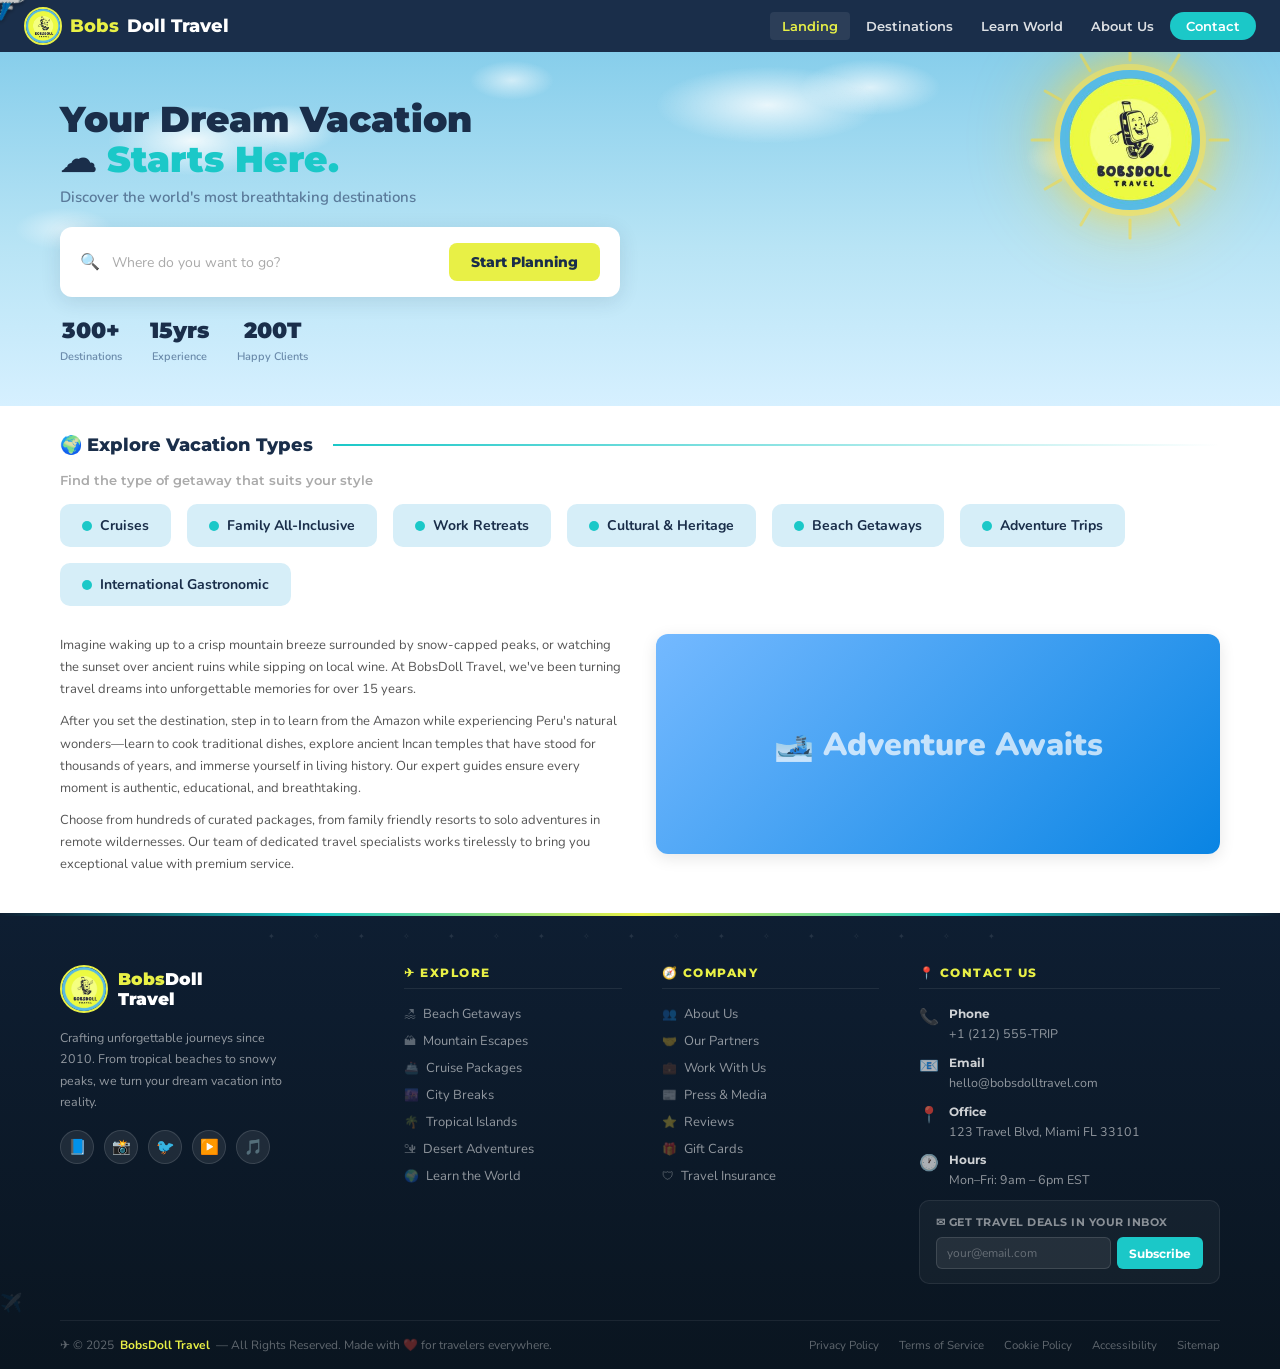
==== index.html @ d93ae50c "played with imgs" ====
<!DOCTYPE html>
<html lang="en">
<head>
<meta charset="UTF-8">
<meta name="viewport" content="width=device-width, initial-scale=1.0">
<title>BobsDoll Travel</title>
<link href="https://fonts.googleapis.com/css2?family=Nunito:wght@400;600;700;800;900&family=Montserrat:wght@400;500;600;700;800&display=swap" rel="stylesheet">
<link rel="stylesheet" href="styles.css">
</head>
<body>

<!-- Custom Airplane Cursor -->
<div id="custom-cursor">✈️</div>

<!-- NAV -->
<nav>
  <a class="nav-logo" href="#" onclick="showPage('landing')">
    <div class="logo-icon">
      <!-- Replace the src below with your actual logo image path or keep the base64 from the original -->
      <img src="[data-uri]" alt="BobsDoll Logo" onerror="this.style.background='#1BC8C8';this.removeAttribute('src')">
    </div>
    <span class="bobs">Bobs</span>Doll Travel
  </a>

  <!-- Hamburger for mobile -->
  <button class="nav-hamburger" id="nav-hamburger" aria-label="Toggle menu">
    <span></span><span></span><span></span>
  </button>

  <ul class="nav-links" id="nav-links">
    <li><a href="#" onclick="showPage('landing')" id="nav-landing" class="active">Landing</a></li>
    <li><a href="#" onclick="showPage('destinations')" id="nav-destinations">Destinations</a></li>
    <li><a href="#" onclick="showPage('learn')" id="nav-learn">Learn World</a></li>
    <li><a href="#" onclick="showPage('about')" id="nav-about">About Us</a></li>
    <li><a href="#" onclick="showPage('contact')" id="nav-contact" class="nav-cta">Contact</a></li>
  </ul>
</nav>

<!-- ========== PAGE 1: LANDING ========== -->
<div id="page-landing" class="page active">
  <div class="hero">
    <div class="hero-clouds">
      <div class="cloud cloud-1"></div>
      <div class="cloud cloud-2"></div>
      <div class="cloud cloud-3"></div>
      <div class="cloud cloud-4"></div>
    </div>

    <svg class="hero-sun-rays" viewBox="0 0 208 208" xmlns="http://www.w3.org/2000/svg">
      <g transform="translate(104,104)">
        <line x1="0" y1="-98" x2="0" y2="-80" stroke="rgba(255,220,50,0.5)" stroke-width="3" stroke-linecap="round"/>
        <line x1="0" y1="-98" x2="0" y2="-80" stroke="rgba(255,220,50,0.5)" stroke-width="3" stroke-linecap="round" transform="rotate(30)"/>
        <line x1="0" y1="-98" x2="0" y2="-80" stroke="rgba(255,220,50,0.5)" stroke-width="3" stroke-linecap="round" transform="rotate(60)"/>
        <line x1="0" y1="-98" x2="0" y2="-80" stroke="rgba(255,220,50,0.5)" stroke-width="3" stroke-linecap="round" transform="rotate(90)"/>
        <line x1="0" y1="-98" x2="0" y2="-80" stroke="rgba(255,220,50,0.5)" stroke-width="3" stroke-linecap="round" transform="rotate(120)"/>
        <line x1="0" y1="-98" x2="0" y2="-80" stroke="rgba(255,220,50,0.5)" stroke-width="3" stroke-linecap="round" transform="rotate(150)"/>
        <line x1="0" y1="-98" x2="0" y2="-80" stroke="rgba(255,220,50,0.5)" stroke-width="3" stroke-linecap="round" transform="rotate(180)"/>
        <line x1="0" y1="-98" x2="0" y2="-80" stroke="rgba(255,220,50,0.5)" stroke-width="3" stroke-linecap="round" transform="rotate(210)"/>
        <line x1="0" y1="-98" x2="0" y2="-80" stroke="rgba(255,220,50,0.5)" stroke-width="3" stroke-linecap="round" transform="rotate(240)"/>
        <line x1="0" y1="-98" x2="0" y2="-80" stroke="rgba(255,220,50,0.5)" stroke-width="3" stroke-linecap="round" transform="rotate(270)"/>
        <line x1="0" y1="-98" x2="0" y2="-80" stroke="rgba(255,220,50,0.5)" stroke-width="3" stroke-linecap="round" transform="rotate(300)"/>
        <line x1="0" y1="-98" x2="0" y2="-80" stroke="rgba(255,220,50,0.5)" stroke-width="3" stroke-linecap="round" transform="rotate(330)"/>
      </g>
    </svg>

    <div class="hero-sun">
      <img src="[data-uri]" alt="BobsDoll Logo" onerror="this.style.background='#1BC8C8';this.removeAttribute('src')">
    </div>

    <div class="hero-content">
      <h1>Your Dream Vacation<br>☁ <span>Starts Here.</span></h1>
      <p class="hero-tagline">Discover the world's most breathtaking destinations</p>
      <div class="hero-search">
        <span>🔍</span>
        <input type="text" placeholder="Where do you want to go?">
        <button class="btn-start">Start Planning</button>
      </div>
      <div class="hero-stats">
        <div class="stat"><span class="num">300+</span><span class="lbl">Destinations</span></div>
        <div class="stat"><span class="num">15yrs</span><span class="lbl">Experience</span></div>
        <div class="stat"><span class="num">200T</span><span class="lbl">Happy Clients</span></div>
      </div>
    </div>
  </div>

  <div class="section-title">🌍 Explore Vacation Types</div>
  <div class="section-sub">Find the type of getaway that suits your style</div>

  <div class="vacation-types">
    <div class="vtype-card"><div class="dot"></div>Cruises</div>
    <div class="vtype-card"><div class="dot"></div>Family All-Inclusive</div>
    <div class="vtype-card"><div class="dot"></div>Work Retreats</div>
    <div class="vtype-card"><div class="dot"></div>Cultural &amp; Heritage</div>
    <div class="vtype-card"><div class="dot"></div>Beach Getaways</div>
    <div class="vtype-card"><div class="dot"></div>Adventure Trips</div>
    <div class="vtype-card"><div class="dot"></div>International Gastronomic</div>
  </div>

  <div class="article-section">
    <div class="article-text">
      <p>Imagine waking up to a crisp mountain breeze surrounded by snow-capped peaks, or watching the sunset over ancient ruins while sipping on local wine. At BobsDoll Travel, we've been turning travel dreams into unforgettable memories for over 15 years.</p>
      <p>After you set the destination, step in to learn from the Amazon while experiencing Peru's natural wonders—learn to cook traditional dishes, explore ancient Incan temples that have stood for thousands of years, and immerse yourself in living history. Our expert guides ensure every moment is authentic, educational, and breathtaking.</p>
      <p>Choose from hundreds of curated packages, from family friendly resorts to solo adventures in remote wildernesses. Our team of dedicated travel specialists works tirelessly to bring you exceptional value with premium service.</p>
    </div>
    <div class="article-img">
      <div class="img-placeholder ski">🎿 Adventure Awaits</div>
    </div>
  </div>
</div>

<!-- ========== PAGE 2: DESTINATIONS ========== -->
<div id="page-destinations" class="page">
  <div class="destinations-hero">
    <div class="dest-clouds">
      <div class="cloud dest-cloud-1"></div>
      <div class="cloud dest-cloud-2"></div>
      <div class="cloud dest-cloud-3"></div>
    </div>
    <svg class="dest-sun-rays" viewBox="0 0 200 200" xmlns="http://www.w3.org/2000/svg">
      <g transform="translate(100,100)">
        <line x1="0" y1="-94" x2="0" y2="-76" stroke="rgba(255,220,50,0.5)" stroke-width="3" stroke-linecap="round"/>
        <line x1="0" y1="-94" x2="0" y2="-76" stroke="rgba(255,220,50,0.5)" stroke-width="3" stroke-linecap="round" transform="rotate(30)"/>
        <line x1="0" y1="-94" x2="0" y2="-76" stroke="rgba(255,220,50,0.5)" stroke-width="3" stroke-linecap="round" transform="rotate(60)"/>
        <line x1="0" y1="-94" x2="0" y2="-76" stroke="rgba(255,220,50,0.5)" stroke-width="3" stroke-linecap="round" transform="rotate(90)"/>
        <line x1="0" y1="-94" x2="0" y2="-76" stroke="rgba(255,220,50,0.5)" stroke-width="3" stroke-linecap="round" transform="rotate(120)"/>
        <line x1="0" y1="-94" x2="0" y2="-76" stroke="rgba(255,220,50,0.5)" stroke-width="3" stroke-linecap="round" transform="rotate(150)"/>
        <line x1="0" y1="-94" x2="0" y2="-76" stroke="rgba(255,220,50,0.5)" stroke-width="3" stroke-linecap="round" transform="rotate(180)"/>
        <line x1="0" y1="-94" x2="0" y2="-76" stroke="rgba(255,220,50,0.5)" stroke-width="3" stroke-linecap="round" transform="rotate(210)"/>
        <line x1="0" y1="-94" x2="0" y2="-76" stroke="rgba(255,220,50,0.5)" stroke-width="3" stroke-linecap="round" transform="rotate(240)"/>
        <line x1="0" y1="-94" x2="0" y2="-76" stroke="rgba(255,220,50,0.5)" stroke-width="3" stroke-linecap="round" transform="rotate(270)"/>
        <line x1="0" y1="-94" x2="0" y2="-76" stroke="rgba(255,220,50,0.5)" stroke-width="3" stroke-linecap="round" transform="rotate(300)"/>
        <line x1="0" y1="-94" x2="0" y2="-76" stroke="rgba(255,220,50,0.5)" stroke-width="3" stroke-linecap="round" transform="rotate(330)"/>
      </g>
    </svg>
    <div class="dest-sun">
      <img src="[data-uri]" alt="BobsDoll Logo" onerror="this.style.background='#1BC8C8';this.removeAttribute('src')">
    </div>
    <h2>Explore Destinations</h2>
    <div class="dest-search">
      <span>🔍</span>
      <input type="text" placeholder="Search destinations...">
      <button>Search</button>
    </div>
  </div>

  <div class="dest-filters">
    <button class="dest-filter active" data-filter="all">🌍 All</button>
    <button class="dest-filter" data-filter="Beach">🏖 Beach</button>
    <button class="dest-filter" data-filter="City">🏙 City</button>
    <button class="dest-filter" data-filter="Mountain">🏔 Mountain</button>
    <button class="dest-filter" data-filter="Adventure">🌿 Adventure</button>
    <button class="dest-filter" data-filter="Exotic">✨ Exotic</button>
    <button class="dest-filter" data-filter="Cultural">🏛 Cultural</button>
    <button class="dest-filter" data-filter="Cruise">🚢 Cruise</button>
    <button class="dest-filter" data-filter="Island">🌴 Island</button>
  </div>

  <div id="dest-no-results" style="display:none; text-align:center; padding:60px 20px; color:#888; font-size:16px; font-family:'Montserrat',sans-serif;">
    ✈️ No destinations found. Try a different search or filter!
  </div>

 <div class="dest-grid" id="dest-grid">

<div class="dest-card">
<div class="dest-card-img">
<img src="https://images.unsplash.com/photo-1507525428034-b723cf961d3e?auto=format&fit=crop&w=1200&q=60" alt="Cancun Beach">
<div class="dest-card-tag">Beach</div>
</div>
<div class="dest-card-body"><h3>Cancún, Mexico</h3><p>Crystal-clear waters and vibrant nightlife in this tropical paradise.</p></div>
</div>

<div class="dest-card">
<div class="dest-card-img">
<img src="https://images.unsplash.com/photo-1502602898657-3e91760cbb34?auto=format&fit=crop&w=1200&q=60" alt="Paris Eiffel Tower">
<div class="dest-card-tag">City</div>
</div>
<div class="dest-card-body"><h3>Paris, France</h3><p>The City of Light — romance, culture, and world-class cuisine.</p></div>
</div>

<div class="dest-card">
<div class="dest-card-img">
<img src="https://images.unsplash.com/photo-1537996194471-e657df975ab4?auto=format&fit=crop&w=1200&q=60" alt="Bali Temple">
<div class="dest-card-tag">Adventure</div>
</div>
<div class="dest-card-body"><h3>Bali, Indonesia</h3><p>Ancient temples, lush rice terraces, and serene spiritual retreats.</p></div>
</div>

<div class="dest-card">
<div class="dest-card-img">
<img src="https://images.unsplash.com/photo-1500530855697-b586d89ba3ee?auto=format&fit=crop&w=1200&q=60" alt="Swiss Alps">
<div class="dest-card-tag">Mountain</div>
</div>
<div class="dest-card-body"><h3>Swiss Alps</h3><p>World-class skiing and charming alpine villages in the heart of Europe.</p></div>
</div>

<div class="dest-card">
<div class="dest-card-img">
<img src="https://images.unsplash.com/photo-1512453979798-5ea266f8880c?auto=format&fit=crop&w=1200&q=60" alt="Dubai Skyline">
<div class="dest-card-tag">Exotic</div>
</div>
<div class="dest-card-body"><h3>Dubai, UAE</h3><p>Futuristic skylines, golden deserts, and luxury beyond imagination.</p></div>
</div>

<div class="dest-card">
<div class="dest-card-img">
<img src="https://images.unsplash.com/photo-1549921296-3c6b1a0b3b53?auto=format&fit=crop&w=1200&q=60" alt="New York Skyline">
<div class="dest-card-tag">City</div>
</div>
<div class="dest-card-body"><h3>New York, USA</h3><p>The city that never sleeps — art, fashion, food, and iconic landmarks.</p></div>
</div>

<div class="dest-card">
<div class="dest-card-img">
<img src="https://images.unsplash.com/photo-1503899036084-c55cdd92da26?auto=format&fit=crop&w=1200&q=60" alt="Tokyo">
<div class="dest-card-tag">Cultural</div>
</div>
<div class="dest-card-body"><h3>Tokyo, Japan</h3><p>Ultra-modern city meets ancient tradition — shrines, sushi, and neon lights.</p></div>
</div>

<div class="dest-card">
<div class="dest-card-img">
<img src="https://images.unsplash.com/photo-1505761671935-60b3a7427bad?auto=format&fit=crop&w=1200&q=60" alt="Santorini">
<div class="dest-card-tag">Island</div>
</div>
<div class="dest-card-body"><h3>Santorini, Greece</h3><p>White-washed cliffs, iconic blue domes, and breathtaking Aegean sunsets.</p></div>
</div>

<div class="dest-card">
<div class="dest-card-img">
<img src="https://images.unsplash.com/photo-1526392060635-9d6019884377?auto=format&fit=crop&w=1200&q=60" alt="Machu Picchu">
<div class="dest-card-tag">Adventure</div>
</div>
<div class="dest-card-body"><h3>Machu Picchu, Peru</h3><p>Lost Incan citadel high in the Andes — one of the world's greatest wonders.</p></div>
</div>

<div class="dest-card">
<div class="dest-card-img">
<img src="https://images.unsplash.com/photo-1514282401047-d79a71a590e8?auto=format&fit=crop&w=1200&q=60" alt="Maldives Resort">
<div class="dest-card-tag">Island</div>
</div>
<div class="dest-card-body"><h3>Maldives</h3><p>Overwater bungalows, crystal lagoons, and the world's most pristine coral reefs.</p></div>
</div>

<div class="dest-card">
<div class="dest-card-img">
<img src="https://images.unsplash.com/photo-1552832230-c0197dd311b5?auto=format&fit=crop&w=1200&q=60" alt="Rome Colosseum">
<div class="dest-card-tag">Cultural</div>
</div>
<div class="dest-card-body"><h3>Rome, Italy</h3><p>The Eternal City — ancient ruins, Renaissance art, and incredible Italian food.</p></div>
</div>

<div class="dest-card">
<div class="dest-card-img">
<img src="https://images.unsplash.com/photo-1547471080-7cc2caa01a7e?auto=format&fit=crop&w=1200&q=60" alt="Kenya Safari">
<div class="dest-card-tag">Adventure</div>
</div>
<div class="dest-card-body"><h3>Safari, Kenya</h3><p>Witness the Great Migration and the Big Five on an African safari.</p></div>
</div>

<div class="dest-card">
<div class="dest-card-img">
<img src="https://images.unsplash.com/photo-1505731132164-cca1c3b1d7f0?auto=format&fit=crop&w=1200&q=60" alt="Barcelona">
<div class="dest-card-tag">City</div>
</div>
<div class="dest-card-body"><h3>Barcelona, Spain</h3><p>Gaudí's masterpieces and legendary tapas bars.</p></div>
</div>

<div class="dest-card">
<div class="dest-card-img">
<img src="https://images.unsplash.com/photo-1519681393784-d120267933ba?auto=format&fit=crop&w=1200&q=60" alt="Patagonia">
<div class="dest-card-tag">Mountain</div>
</div>
<div class="dest-card-body"><h3>Patagonia, Argentina</h3><p>Dramatic glaciers and untouched wilderness.</p></div>
</div>

<div class="dest-card">
<div class="dest-card-img">
<img src="https://images.unsplash.com/photo-1506976785307-8732e854ad03?auto=format&fit=crop&w=1200&q=60" alt="Sydney Opera House">
<div class="dest-card-tag">City</div>
</div>
<div class="dest-card-body"><h3>Sydney, Australia</h3><p>Iconic harbour and golden beaches.</p></div>
</div>

<div class="dest-card">
<div class="dest-card-img">
<img src="https://images.unsplash.com/photo-1500375592092-40eb2168fd21?auto=format&fit=crop&w=1200&q=60" alt="Caribbean Cruise">
<div class="dest-card-tag">Cruise</div>
</div>
<div class="dest-card-body"><h3>Caribbean Cruise</h3><p>Island-hop through turquoise waters.</p></div>
</div>

<div class="dest-card">
<div class="dest-card-img">
<img src="https://images.unsplash.com/photo-1549693578-d683be217e58?auto=format&fit=crop&w=1200&q=60" alt="Kyoto Temple">
<div class="dest-card-tag">Cultural</div>
</div>
<div class="dest-card-body"><h3>Kyoto, Japan</h3><p>Timeless temples and bamboo forests.</p></div>
</div>

<div class="dest-card">
<div class="dest-card-img">
<img src="https://images.unsplash.com/photo-1501785888041-af3ef285b470?auto=format&fit=crop&w=1200&q=60" alt="Iceland Landscape">
<div class="dest-card-tag">Adventure</div>
</div>
<div class="dest-card-body"><h3>Iceland</h3><p>Northern lights, geysers, and volcanoes.</p></div>
</div>

<div class="dest-card">
<div class="dest-card-img">
<img src="https://images.unsplash.com/photo-1505232070786-2a6c6c3c75f6?auto=format&fit=crop&w=1200&q=60" alt="Amalfi Coast">
<div class="dest-card-tag">Beach</div>
</div>
<div class="dest-card-body"><h3>Amalfi Coast, Italy</h3><p>Dramatic Mediterranean cliffside villages.</p></div>
</div>

<div class="dest-card">
<div class="dest-card-img">
<img src="https://images.unsplash.com/photo-1563492065599-3520f775eeed?auto=format&fit=crop&w=1200&q=60" alt="Bangkok Temple">
<div class="dest-card-tag">Exotic</div>
</div>
<div class="dest-card-body"><h3>Bangkok, Thailand</h3><p>Glittering temples and legendary street food.</p></div>
</div>

</div>
</div>

<!-- Package Modal -->
<div id="package-modal" class="modal">
  <div class="modal-content">
    <span class="close">&times;</span>
    <h2 id="modal-title"></h2>
    <p id="modal-description"></p>
    <p id="modal-vacation"></p>
    <button class="btn-contact">Contact Us for Details</button>
  </div>
</div>

<!-- ========== PAGE 3: LEARN WORLD ========== -->
<div id="page-learn" class="page">
  <div style="padding: 0.5rem 0; font-family: var(--font-sans);">
    <div class="learn-hero">
      <h2>🌐 Learn About the World</h2>
      <p>Explore fascinating facts and discover what makes each destination unique.</p>
    </div>
    <div id="map-container" style="position:relative; width:100%; border-radius:var(--border-radius-lg); border:0.5px solid var(--color-border-tertiary); overflow:hidden; background:#d6eef8; margin: 0 0 12px;">
      <svg id="world-map" style="width:100%; display:block;"></svg>
      <div id="map-tooltip" style="position:absolute; display:none; background:var(--color-background-primary); border:0.5px solid var(--color-border-secondary); border-radius:var(--border-radius-md); padding:10px 14px; font-size:13px; pointer-events:none; max-width:220px; box-shadow:0 2px 8px rgba(0,0,0,0.12);">
        <div id="tt-name" style="font-weight:500; font-size:14px; color:var(--color-text-primary); margin-bottom:4px;"></div>
        <div id="tt-body" style="color:var(--color-text-secondary); line-height:1.5;"></div>
      </div>
    </div>
    <div style="display:flex; flex-wrap:wrap; gap:8px; margin: 0 16px 12px; justify-content:center;" id="dest-pills"></div>
    <div id="info-panel" style="display:none; margin:12px 16px; background:var(--color-background-primary); border:0.5px solid var(--color-border-tertiary); border-radius:var(--border-radius-lg); padding:1rem 1.25rem;">
      <div style="display:flex; justify-content:space-between; align-items:flex-start; margin-bottom:8px;">
        <div>
          <div id="info-flag" style="font-size:28px; margin-bottom:4px;"></div>
          <div id="info-name" style="font-size:16px; font-weight:500; color:var(--color-text-primary);"></div>
          <div id="info-tag" style="font-size:12px; color:var(--color-text-secondary); margin-top:2px;"></div>
        </div>
        <button onclick="document.getElementById('info-panel').style.display='none'" style="font-size:12px; padding:4px 10px; border-radius:var(--border-radius-md); cursor:pointer;">close</button>
      </div>
      <div style="display:grid; grid-template-columns:repeat(2,1fr); gap:8px; margin-top:10px;" id="info-grid"></div>
      <div id="info-desc" style="margin-top:10px; font-size:13px; color:var(--color-text-secondary); line-height:1.6;"></div>
    </div>
  </div>
</div>

<!-- ========== PAGE 4: ABOUT ========== -->
<div id="page-about" class="page">
  <div class="about-hero">
    <div class="about-hero-content">
      <h2>About BobsDoll Travel</h2>
      <p>Your full-service travel agency since 2010. We've helped thousands of families, couples, and solo adventurers experience the world with confidence. Our passionate team of travel experts is committed to crafting personalized itineraries that go beyond the ordinary — turning every journey into a story worth telling.</p>
    </div>
    <div class="about-badge">
      <span class="big">94×91</span>
      Awards<br>Won
    </div>
  </div>

  <div class="what-we-offer">
    <div class="wwo-title">What We Can Offer</div>
    <div class="wwo-grid">
      <div class="wwo-item"><div class="wwo-dot"></div>Custom Trip Planning</div>
      <div class="wwo-item"><div class="wwo-dot"></div>Flight &amp; Hotel Booking</div>
      <div class="wwo-item"><div class="wwo-dot"></div>Honeymoon &amp; Anniversary Planning</div>
      <div class="wwo-item"><div class="wwo-dot"></div>Group &amp; Corporate Packages</div>
      <div class="wwo-item"><div class="wwo-dot"></div>Research &amp; Educational Visits</div>
      <div class="wwo-item"><div class="wwo-dot"></div>Corporate &amp; Business Travel Fund</div>
      <div class="wwo-item"><div class="wwo-dot"></div>Travel Insurance</div>
      <div class="wwo-item"><div class="wwo-dot"></div>24/7 Support</div>
    </div>
  </div>

  <div class="partners-section">
    <div class="partners-title">Our Trusted Partners</div>
    <div class="partners-grid">
      <div class="partner-card partner-rc">⚓ Royal Caribbean<br>INTERNATIONAL</div>
      <div class="partner-card partner-hyatt">HYATT</div>
      <div class="partner-card partner-hr">🎸 Hard Rock</div>
      <div class="partner-card partner-united">✈ United<br>Vacations</div>
      <div class="partner-card partner-princess">⚓ Princess<br>CRUISES</div>
      <div class="partner-card partner-classic"><em>Classic</em><br>Vacations</div>
    </div>
  </div>
</div>

<!-- ========== PAGE 5: CONTACT ========== -->
<div id="page-contact" class="page">
  <div class="contact-hero">
    <h2>📬 Contact BobsDoll Travel</h2>
  </div>

  <div class="contact-body">
    <div class="contact-form-section">
      <h3>Send Us a Message</h3>
      <div class="form-group">
        <label>Your Name</label>
        <input type="text" placeholder="John Doe">
      </div>
      <div class="form-group">
        <label>Email Address</label>
        <input type="email" placeholder="john@example.com">
      </div>
      <div class="form-group">
        <label>Phone Number</label>
        <input type="tel" placeholder="+1 (555) 000-0000">
      </div>
      <div class="form-group">
        <label>Message</label>
        <textarea placeholder="Tell us about your dream vacation..."></textarea>
      </div>
      <button class="btn-send">Send Message →</button>
    </div>

    <div class="quick-team">
      <h3>Get In Touch</h3>
      <div class="team-card">
        <div class="team-avatar">📧</div>
        <div class="team-info"><h4>Email</h4><p>hello@bobsdolltravel.com</p></div>
      </div>
      <div class="team-card">
        <div class="team-avatar">📞</div>
        <div class="team-info"><h4>Phone</h4><p>+1 (212) 555-TRIP</p></div>
      </div>
      <div class="team-card">
        <div class="team-avatar">📍</div>
        <div class="team-info"><h4>Address</h4><p>123 Travel Blvd, Miami FL</p></div>
      </div>
      <div class="team-card">
        <div class="team-avatar">🕐</div>
        <div class="team-info"><h4>Hours</h4><p>Mon–Fri: 9am – 6pm EST</p></div>
      </div>
    </div>
  </div>

  <div class="contact-imgs">
    <div class="contact-img"><div class="img-placeholder beach">🌴 Tropical Paradise</div></div>
    <div class="contact-img"><div class="img-placeholder ski">✈️ Adventure Awaits</div></div>
  </div>
</div>

<!-- FOOTER -->
<footer>
  <div class="footer-plane">✈️</div>
  <div class="footer-main">
    <div class="footer-brand">
      <div class="footer-logo">
        <div class="footer-logo-img">
      <img src="[data-uri]" alt="BobsDoll Logo" onerror="this.style.background='#1BC8C8';this.removeAttribute('src')">
        </div>
        <div class="footer-logo-text"><span>Bobs</span>Doll<br>Travel</div>
      </div>
      <p>Crafting unforgettable journeys since 2010. From tropical beaches to snowy peaks, we turn your dream vacation into reality.</p>
      <div class="footer-socials">
        <a class="footer-social-btn" href="#" title="Facebook">📘</a>
        <a class="footer-social-btn" href="#" title="Instagram">📸</a>
        <a class="footer-social-btn" href="#" title="Twitter">🐦</a>
        <a class="footer-social-btn" href="#" title="YouTube">▶️</a>
        <a class="footer-social-btn" href="#" title="TikTok">🎵</a>
      </div>
    </div>

    <div class="footer-col">
      <h4>✈ Explore</h4>
      <ul>
        <li><a href="#" onclick="showPage('destinations')"><span class="flink-icon">🏖</span> Beach Getaways</a></li>
        <li><a href="#" onclick="showPage('destinations')"><span class="flink-icon">🏔</span> Mountain Escapes</a></li>
        <li><a href="#" onclick="showPage('destinations')"><span class="flink-icon">🚢</span> Cruise Packages</a></li>
        <li><a href="#" onclick="showPage('destinations')"><span class="flink-icon">🌆</span> City Breaks</a></li>
        <li><a href="#" onclick="showPage('destinations')"><span class="flink-icon">🌴</span> Tropical Islands</a></li>
        <li><a href="#" onclick="showPage('destinations')"><span class="flink-icon">🏜</span> Desert Adventures</a></li>
        <li><a href="#" onclick="showPage('learn')"><span class="flink-icon">🌍</span> Learn the World</a></li>
      </ul>
    </div>

    <div class="footer-col">
      <h4>🧭 Company</h4>
      <ul>
        <li><a href="#" onclick="showPage('about')"><span class="flink-icon">👥</span> About Us</a></li>
        <li><a href="#" onclick="showPage('about')"><span class="flink-icon">🤝</span> Our Partners</a></li>
        <li><a href="#" onclick="showPage('contact')"><span class="flink-icon">💼</span> Work With Us</a></li>
        <li><a href="#" onclick="showPage('contact')"><span class="flink-icon">📰</span> Press &amp; Media</a></li>
        <li><a href="#"><span class="flink-icon">⭐</span> Reviews</a></li>
        <li><a href="#"><span class="flink-icon">🎁</span> Gift Cards</a></li>
        <li><a href="#"><span class="flink-icon">🛡</span> Travel Insurance</a></li>
      </ul>
    </div>

    <div class="footer-col">
      <h4>📍 Contact Us</h4>
      <div class="footer-contact-row">
        <span class="ficon">📞</span>
        <p><strong>Phone</strong>+1 (212) 555-TRIP</p>
      </div>
      <div class="footer-contact-row">
        <span class="ficon">📧</span>
        <p><strong>Email</strong>hello@bobsdolltravel.com</p>
      </div>
      <div class="footer-contact-row">
        <span class="ficon">📍</span>
        <p><strong>Office</strong>123 Travel Blvd, Miami FL 33101</p>
      </div>
      <div class="footer-contact-row">
        <span class="ficon">🕐</span>
        <p><strong>Hours</strong>Mon–Fri: 9am – 6pm EST</p>
      </div>
      <div class="footer-newsletter">
        <p>✉ Get travel deals in your inbox</p>
        <div class="footer-newsletter-row">
          <input type="email" placeholder="your@email.com">
          <button>Subscribe</button>
        </div>
      </div>
    </div>
  </div>

  <hr class="footer-divider">

  <div class="footer-bottom">
    <div class="footer-bottom-left">
      ✈ © 2025 <span>BobsDoll Travel</span> — All Rights Reserved. Made with ❤️ for travelers everywhere.
    </div>
    <div class="footer-bottom-right">
      <a href="#">Privacy Policy</a>
      <a href="#">Terms of Service</a>
      <a href="#">Cookie Policy</a>
      <a href="#">Accessibility</a>
      <a href="#">Sitemap</a>
    </div>
  </div>
</footer>

<script src="https://cdnjs.cloudflare.com/ajax/libs/d3/7.8.5/d3.min.js"></script>
<script src="https://cdnjs.cloudflare.com/ajax/libs/topojson/3.0.2/topojson.min.js"></script>
<script src="script.js"></script>

</body>
</html>
---- styles.css ----
:root {
  --yellow: #E8F046;
  --teal: #1BC8C8;
  --navy: #1A2E4A;
  --sky: #D6EEF8;
  --white: #ffffff;
  --light-gray: #f4f7fa;
  --gray: #888;
  --dark: #222;
  --green: #4CAF50;
  --red: #e74c3c;
  --color-background-primary: #ffffff;
  --color-border-tertiary: #e0e0e0;
  --color-border-secondary: #cccccc;
  --border-radius-lg: 12px;
  --border-radius-md: 8px;
  --color-text-primary: #222;
  --color-text-secondary: #666;
  --color-background-secondary: #f8f9fa;
  --font-sans: 'Nunito', sans-serif;
}

* { margin: 0; padding: 0; box-sizing: border-box; }

*, *::before, *::after { cursor: none !important; }

body {
  font-family: 'Nunito', sans-serif;
  background: var(--white);
  color: var(--dark);
}

#custom-cursor {
  position: fixed;
  pointer-events: none;
  z-index: 2147483647;
  top: 0; left: 0;
  font-size: 30px;
  line-height: 1;
  transform: translate(-50%, -50%) rotate(45deg);
  will-change: left, top;
  display: block !important;
  visibility: visible !important;
  opacity: 1 !important;
  filter: drop-shadow(1px 1px 2px rgba(0,0,0,0.4));
  user-select: none;
  white-space: nowrap;
  overflow: visible;
}

/* ===== NAV ===== */
nav {
  background: var(--navy);
  display: flex;
  align-items: center;
  justify-content: space-between;
  padding: 0 24px;
  height: 52px;
  position: sticky;
  top: 0;
  z-index: 1000;
}

.nav-logo {
  display: flex;
  align-items: center;
  gap: 8px;
  color: var(--white);
  font-family: 'Montserrat', sans-serif;
  font-weight: 800;
  font-size: 18px;
  text-decoration: none;
  flex-shrink: 0;
}

.nav-logo .logo-icon {
  width: 38px; height: 38px;
  border-radius: 50%;
  overflow: hidden;
  flex-shrink: 0;
  border: 2px solid var(--yellow);
}

.nav-logo .logo-icon img { width: 100%; height: 100%; object-fit: cover; }
.nav-logo span.bobs { color: var(--yellow); }

/* Hamburger */
.nav-hamburger {
  display: none;
  flex-direction: column;
  gap: 5px;
  background: none;
  border: none;
  padding: 6px;
  z-index: 1100;
}

.nav-hamburger span {
  display: block;
  width: 24px; height: 2px;
  background: white;
  border-radius: 2px;
  transition: all 0.3s;
}

.nav-hamburger.open span:nth-child(1) { transform: translateY(7px) rotate(45deg); }
.nav-hamburger.open span:nth-child(2) { opacity: 0; }
.nav-hamburger.open span:nth-child(3) { transform: translateY(-7px) rotate(-45deg); }

.nav-links {
  display: flex;
  gap: 4px;
  list-style: none;
  align-items: center;
}

.nav-links a {
  color: rgba(255,255,255,0.85);
  text-decoration: none;
  font-size: 13px;
  font-weight: 600;
  padding: 6px 12px;
  border-radius: 4px;
  transition: all 0.2s;
  font-family: 'Montserrat', sans-serif;
  white-space: nowrap;
}

.nav-links a:hover, .nav-links a.active { color: var(--yellow); background: rgba(255,255,255,0.08); }

.nav-cta { background: var(--teal) !important; color: var(--white) !important; border-radius: 20px !important; padding: 6px 16px !important; }
.nav-cta:hover { background: #15aaaa !important; }

/* ===== PAGE SYSTEM ===== */
.page { display: none; }
.page.active { display: block; }

/* ===== PAGE 1: LANDING ===== */
.hero {
  background: linear-gradient(180deg, #87CEEB 0%, #b8e4f5 55%, #d6f0ff 100%);
  padding: 48px 60px 40px;
  position: relative;
  overflow: hidden;
  min-height: 320px;
  display: flex;
  align-items: flex-start;
  gap: 40px;
}

.hero::before {
  content: '';
  position: absolute; inset: 0;
  background:
    radial-gradient(ellipse 120px 50px at 15% 25%, rgba(255,255,255,0.85) 0%, transparent 70%),
    radial-gradient(ellipse 80px 36px at 22% 22%, rgba(255,255,255,0.75) 0%, transparent 70%),
    radial-gradient(ellipse 160px 55px at 60% 15%, rgba(255,255,255,0.8) 0%, transparent 70%),
    radial-gradient(ellipse 100px 40px at 68% 10%, rgba(255,255,255,0.7) 0%, transparent 70%),
    radial-gradient(ellipse 90px 38px at 85% 30%, rgba(255,255,255,0.75) 0%, transparent 70%),
    radial-gradient(ellipse 60px 28px at 40% 8%, rgba(255,255,255,0.6) 0%, transparent 70%),
    radial-gradient(ellipse 70px 30px at 5% 50%, rgba(255,255,255,0.5) 0%, transparent 70%);
  pointer-events: none; z-index: 0;
}

.hero-clouds { position: absolute; inset: 0; pointer-events: none; z-index: 0; overflow: hidden; }

.cloud {
  position: absolute;
  background: white;
  border-radius: 50px;
  opacity: 0.82;
  filter: blur(1px);
  animation: driftCloud linear infinite;
}

.cloud::before, .cloud::after { content: ''; position: absolute; background: white; border-radius: 50%; }

.cloud-1 { width: 120px; height: 38px; top: 18%; left: -140px; animation-duration: 28s; animation-delay: 0s; }
.cloud-1::before { width: 60px; height: 60px; top: -28px; left: 18px; }
.cloud-1::after  { width: 44px; height: 44px; top: -20px; left: 55px; }

.cloud-2 { width: 90px; height: 28px; top: 8%; left: -110px; opacity: 0.65; animation-duration: 22s; animation-delay: -8s; }
.cloud-2::before { width: 44px; height: 44px; top: -22px; left: 14px; }
.cloud-2::after  { width: 34px; height: 34px; top: -16px; left: 42px; }

.cloud-3 { width: 150px; height: 44px; top: 55%; left: -170px; opacity: 0.55; animation-duration: 35s; animation-delay: -14s; }
.cloud-3::before { width: 70px; height: 70px; top: -34px; left: 22px; }
.cloud-3::after  { width: 54px; height: 54px; top: -26px; left: 70px; }

.cloud-4 { width: 80px; height: 24px; top: 35%; left: -100px; opacity: 0.5; animation-duration: 26s; animation-delay: -5s; }
.cloud-4::before { width: 38px; height: 38px; top: -18px; left: 12px; }
.cloud-4::after  { width: 30px; height: 30px; top: -14px; left: 36px; }

@keyframes driftCloud {
  from { transform: translateX(0); }
  to   { transform: translateX(calc(100vw + 200px)); }
}

.hero-sun {
  position: absolute;
  top: 18px; right: 80px;
  width: 140px; height: 140px;
  border-radius: 50%;
  overflow: hidden;
  box-shadow: 0 0 0 6px rgba(255,230,80,0.5), 0 0 30px 12px rgba(255,220,50,0.45), 0 0 70px 30px rgba(255,200,0,0.2);
  animation: sunPulse 4s ease-in-out infinite;
  z-index: 2;
}

.hero-sun img { width: 100%; height: 100%; object-fit: cover; }

.hero-sun-rays {
  position: absolute;
  top: -16px; right: 46px;
  width: 208px; height: 208px;
  z-index: 1;
  pointer-events: none;
  animation: raysRotate 20s linear infinite;
}

@keyframes sunPulse {
  0%, 100% { box-shadow: 0 0 0 6px rgba(255,230,80,0.5), 0 0 30px 12px rgba(255,220,50,0.45), 0 0 70px 30px rgba(255,200,0,0.2); }
  50%       { box-shadow: 0 0 0 10px rgba(255,230,80,0.35), 0 0 40px 20px rgba(255,220,50,0.35), 0 0 90px 40px rgba(255,200,0,0.15); }
}

@keyframes raysRotate {
  from { transform: rotate(0deg); }
  to   { transform: rotate(360deg); }
}

.hero-content { flex: 1; z-index: 1; position: relative; }

.hero h1 {
  font-family: 'Montserrat', sans-serif;
  font-size: 36px; font-weight: 900;
  color: var(--navy); line-height: 1.1;
  margin-bottom: 8px;
}

.hero h1 span { color: var(--teal); }

.hero-tagline { font-size: 15px; color: #5a7a9a; margin-bottom: 20px; font-weight: 600; }

.hero-search {
  background: white;
  border-radius: 12px;
  padding: 16px 20px;
  display: flex;
  gap: 12px; align-items: center;
  box-shadow: 0 4px 20px rgba(26,46,74,0.12);
  max-width: 560px;
  margin-bottom: 20px;
}

.hero-search input {
  flex: 1; border: none; outline: none;
  font-size: 14px; font-family: 'Nunito', sans-serif;
  color: var(--dark); min-width: 0;
}

.hero-search input::placeholder { color: #aaa; }

.btn-start {
  background: var(--yellow); color: var(--navy);
  border: none; border-radius: 8px;
  padding: 10px 22px; font-weight: 800;
  font-size: 14px; font-family: 'Montserrat', sans-serif;
  cursor: none; transition: all 0.2s; white-space: nowrap;
}

.btn-start:hover { background: #d4db30; transform: translateY(-1px); }

.hero-stats { display: flex; gap: 28px; margin-top: 4px; flex-wrap: wrap; }

.stat { text-align: center; }
.stat .num { font-size: 22px; font-weight: 900; color: var(--navy); font-family: 'Montserrat', sans-serif; display: block; }
.stat .lbl { font-size: 11px; color: #6a8aaa; font-weight: 600; }

.hero-img-wrap {
  flex-shrink: 0; width: 280px; height: 220px;
  border-radius: 16px; overflow: hidden;
  box-shadow: 0 8px 30px rgba(26,46,74,0.18);
  position: relative; z-index: 1;
}

.hero-img-wrap img { width: 100%; height: 100%; object-fit: cover; }

.hero-badge {
  position: absolute; top: 12px; right: 12px;
  background: var(--yellow); color: var(--navy);
  border-radius: 50%; width: 52px; height: 52px;
  display: flex; flex-direction: column; align-items: center; justify-content: center;
  font-size: 9px; font-weight: 900; font-family: 'Montserrat', sans-serif;
  text-align: center; line-height: 1.2; z-index: 2;
}

/* Vacation Types */
.section-title {
  font-family: 'Montserrat', sans-serif;
  font-size: 18px; font-weight: 800; color: var(--navy);
  padding: 28px 60px 16px;
  display: flex; align-items: center; gap: 8px;
}

.section-title::after {
  content: ''; flex: 1; height: 2px;
  background: linear-gradient(to right, var(--teal), transparent);
  margin-left: 12px;
}

.section-sub { font-size: 13px; color: #aaa; font-weight: 600; padding: 0 60px 16px; font-family: 'Montserrat', sans-serif; }

.vacation-types { padding: 0 60px; display: flex; gap: 16px; flex-wrap: wrap; }

.vtype-card {
  background: var(--sky); border: 2px solid transparent; border-radius: 10px;
  padding: 10px 20px; font-weight: 700; font-size: 14px; color: var(--navy);
  cursor: none; transition: all 0.2s; display: flex; align-items: center; gap: 8px;
}

.vtype-card:hover { border-color: var(--teal); background: white; }
.vtype-card .dot { width: 10px; height: 10px; border-radius: 50%; background: var(--teal); }

.article-section {
  padding: 28px 60px;
  display: grid; grid-template-columns: 1fr 1fr; gap: 32px; align-items: start;
}

.article-text p { font-size: 13px; line-height: 1.7; color: #555; margin-bottom: 10px; }

.article-img { border-radius: 12px; overflow: hidden; height: 220px; box-shadow: 0 4px 16px rgba(0,0,0,0.1); }
.article-img img { width: 100%; height: 100%; object-fit: cover; }

/* ===== PAGE 2: DESTINATIONS ===== */
.destinations-hero {
  background: linear-gradient(180deg, #87CEEB 0%, #b8e4f5 55%, #d6f0ff 100%);
  padding: 32px 60px 28px; text-align: center; position: relative; overflow: hidden;
}

.destinations-hero::before {
  content: ''; position: absolute; inset: 0;
  background:
    radial-gradient(ellipse 120px 50px at 10% 30%, rgba(255,255,255,0.82) 0%, transparent 70%),
    radial-gradient(ellipse 80px 34px at 18% 24%, rgba(255,255,255,0.7) 0%, transparent 70%),
    radial-gradient(ellipse 100px 40px at 45% 10%, rgba(255,255,255,0.75) 0%, transparent 70%),
    radial-gradient(ellipse 70px 28px at 55% 16%, rgba(255,255,255,0.6) 0%, transparent 70%),
    radial-gradient(ellipse 130px 48px at 78% 25%, rgba(255,255,255,0.78) 0%, transparent 70%),
    radial-gradient(ellipse 60px 24px at 88% 18%, rgba(255,255,255,0.55) 0%, transparent 70%);
  pointer-events: none; z-index: 0;
}

.dest-sun-rays {
  position: absolute; top: -30px; right: 60px;
  width: 200px; height: 200px; z-index: 1;
  pointer-events: none; animation: raysRotate 20s linear infinite;
}

.dest-sun {
  position: absolute; top: 14px; right: 94px;
  width: 130px; height: 130px;
  border-radius: 50%; overflow: hidden;
  box-shadow: 0 0 0 6px rgba(255,230,80,0.5), 0 0 30px 12px rgba(255,220,50,0.4), 0 0 70px 30px rgba(255,200,0,0.18);
  animation: sunPulse 4s ease-in-out infinite; z-index: 2;
}

.dest-sun img { width: 100%; height: 100%; object-fit: cover; }

.dest-clouds { position: absolute; inset: 0; pointer-events: none; z-index: 0; overflow: hidden; }
.dest-clouds .cloud { animation: driftCloud linear infinite; }

.dest-cloud-1 { width: 110px; height: 34px; top: 20%; left: -130px; opacity: 0.8; animation-duration: 24s; animation-delay: -3s; }
.dest-cloud-1::before { width: 54px; height: 54px; top: -26px; left: 16px; }
.dest-cloud-1::after  { width: 40px; height: 40px; top: -18px; left: 50px; }

.dest-cloud-2 { width: 80px; height: 26px; top: 55%; left: -100px; opacity: 0.6; animation-duration: 30s; animation-delay: -10s; }
.dest-cloud-2::before { width: 40px; height: 40px; top: -20px; left: 12px; }
.dest-cloud-2::after  { width: 30px; height: 30px; top: -14px; left: 38px; }

.dest-cloud-3 { width: 140px; height: 42px; top: 70%; left: -160px; opacity: 0.5; animation-duration: 36s; animation-delay: -18s; }
.dest-cloud-3::before { width: 66px; height: 66px; top: -32px; left: 20px; }
.dest-cloud-3::after  { width: 50px; height: 50px; top: -24px; left: 65px; }

.destinations-hero h2, .destinations-hero .dest-search { position: relative; z-index: 3; }

.destinations-hero h2 {
  font-family: 'Montserrat', sans-serif; font-size: 28px; font-weight: 900;
  color: var(--navy); margin-bottom: 14px;
}

.dest-search {
  display: flex; gap: 10px; max-width: 480px; margin: 0 auto;
  background: white; border-radius: 10px; padding: 10px 16px;
  box-shadow: 0 4px 16px rgba(0,0,0,0.1); align-items: center;
}

.dest-search input { flex: 1; border: none; outline: none; font-size: 14px; font-family: 'Nunito', sans-serif; min-width: 0; }

.dest-search button {
  background: var(--teal); color: white; border: none; border-radius: 7px;
  padding: 8px 16px; font-weight: 700; font-size: 13px; cursor: none; font-family: 'Montserrat', sans-serif;
  white-space: nowrap;
}

.dest-filters { display: flex; gap: 8px; flex-wrap: wrap; padding: 20px 60px 0; }

.dest-filter {
  background: white; border: 2px solid #e0e8f0; border-radius: 22px;
  padding: 7px 16px; font-size: 12px; font-weight: 700;
  font-family: 'Montserrat', sans-serif; color: var(--navy);
  cursor: none; transition: all 0.18s; white-space: nowrap;
}

.dest-filter:hover { border-color: var(--teal); color: var(--teal); }
.dest-filter.active { background: var(--teal); border-color: var(--teal); color: white; }

.dest-grid {
  padding: 20px 60px 32px;
  display: grid; grid-template-columns: repeat(3, 1fr); gap: 20px;
}

.dest-card.hidden { display: none; }

.dest-card {
  border-radius: 14px; overflow: hidden;
  box-shadow: 0 4px 16px rgba(0,0,0,0.1);
  transition: transform 0.2s, box-shadow 0.2s; background: white;
}

.dest-card:hover { transform: translateY(-4px); box-shadow: 0 8px 28px rgba(0,0,0,0.15); }

.dest-card-img { height: 160px; overflow: hidden; position: relative; }
.dest-card-img img { width: 100%; height: 100%; object-fit: cover; }

.dest-card-tag {
  position: absolute; top: 10px; left: 10px;
  background: var(--teal); color: white;
  font-size: 11px; font-weight: 700; padding: 3px 10px;
  border-radius: 12px; font-family: 'Montserrat', sans-serif;
}

.dest-card-body { padding: 14px 16px; }

.dest-card-body h3 {
  font-size: 15px; font-weight: 800; color: var(--navy);
  font-family: 'Montserrat', sans-serif; margin-bottom: 4px;
}

.dest-card-body p { font-size: 12px; color: #888; margin-bottom: 12px; }

.btn-view {
  background: var(--navy); color: white; border: none;
  border-radius: 7px; padding: 7px 16px; font-size: 12px; font-weight: 700;
  cursor: none; font-family: 'Montserrat', sans-serif; transition: background 0.2s; width: 100%;
}

.btn-view:hover { background: var(--teal); }

/* ===== PAGE 3: LEARN WORLD ===== */
.learn-hero {
  background: linear-gradient(135deg, var(--sky) 0%, #d0f0f0 100%);
  padding: 32px 60px 24px; text-align: center;
}

.learn-hero h2 { font-family: 'Montserrat', sans-serif; font-size: 26px; font-weight: 900; color: var(--navy); margin-bottom: 6px; }
.learn-hero p { font-size: 13px; color: #5a7a9a; margin-bottom: 8px; }

.pins-grid {
  padding: 20px 60px 12px; display: flex; gap: 16px;
  justify-content: center; flex-wrap: wrap;
}

.pin-item {
  width: 60px; height: 60px; border-radius: 50%; overflow: hidden;
  border: 3px solid white; box-shadow: 0 3px 12px rgba(0,0,0,0.15);
  cursor: none; transition: transform 0.2s; position: relative;
}

.pin-item:hover { transform: scale(1.15); }
.pin-item img { width: 100%; height: 100%; object-fit: cover; }

.pin-emoji {
  width: 60px; height: 60px; border-radius: 50%;
  display: flex; align-items: center; justify-content: center;
  font-size: 28px; border: 3px solid white;
  box-shadow: 0 3px 12px rgba(0,0,0,0.15); cursor: none;
  transition: transform 0.2s; background: var(--sky);
}

.pin-emoji:hover { transform: scale(1.15); }
.click-discover { text-align: center; font-size: 13px; color: #888; padding: 8px 0 20px; font-style: italic; }

.world-facts {
  padding: 16px 60px 32px;
  display: grid; grid-template-columns: repeat(4, 1fr); gap: 16px;
}

.fact-card {
  background: white; border-radius: 12px; padding: 16px;
  box-shadow: 0 3px 14px rgba(0,0,0,0.08); border-left: 4px solid var(--teal);
  transition: transform 0.2s;
}

.fact-card:hover { transform: translateY(-3px); }
.fact-card h4 { font-family: 'Montserrat', sans-serif; font-size: 14px; font-weight: 800; color: var(--navy); margin-bottom: 8px; }
.fact-card ul { list-style: none; font-size: 12px; color: #666; line-height: 1.8; }
.fact-card ul li::before { content: '→ '; color: var(--teal); font-weight: 700; }

.fact-btn {
  display: block; margin-top: 10px; background: var(--teal);
  color: white; border: none; border-radius: 6px;
  padding: 6px 12px; font-size: 11px; font-weight: 700;
  cursor: none; font-family: 'Montserrat', sans-serif; width: 100%;
}

/* ===== PAGE 4: ABOUT ===== */
.about-hero {
  background: linear-gradient(135deg, var(--navy) 0%, #2a4a6a 100%);
  padding: 40px 60px; color: white; display: flex; gap: 40px; align-items: center;
}

.about-hero-content { flex: 1; }

.about-hero h2 { font-family: 'Montserrat', sans-serif; font-size: 26px; font-weight: 900; color: var(--yellow); margin-bottom: 10px; }
.about-hero p { font-size: 13px; line-height: 1.7; color: rgba(255,255,255,0.8); }

.about-badge {
  background: var(--yellow); color: var(--navy); border-radius: 50%;
  width: 90px; height: 90px; display: flex; flex-direction: column;
  align-items: center; justify-content: center;
  font-family: 'Montserrat', sans-serif; font-weight: 900;
  font-size: 11px; text-align: center; line-height: 1.3; flex-shrink: 0;
}

.about-badge .big { font-size: 20px; }

.what-we-offer { padding: 28px 60px; }

.wwo-title {
  font-family: 'Montserrat', sans-serif; font-size: 16px; font-weight: 800;
  color: var(--navy); margin-bottom: 16px;
  border-bottom: 2px solid var(--teal); padding-bottom: 8px; display: inline-block;
}

.wwo-grid { display: grid; grid-template-columns: repeat(2, 1fr); gap: 10px; margin-bottom: 24px; }

.wwo-item { display: flex; align-items: center; gap: 10px; font-size: 13px; color: var(--dark); font-weight: 600; }
.wwo-item .wwo-dot { width: 10px; height: 10px; border-radius: 50%; background: var(--teal); flex-shrink: 0; }

.partners-section { padding: 20px 60px 40px; }
.partners-title { font-family: 'Montserrat', sans-serif; font-size: 16px; font-weight: 800; color: var(--navy); margin-bottom: 20px; text-align: center; }

.partners-grid { display: grid; grid-template-columns: repeat(3, 1fr); gap: 16px; }

.partner-card {
  background: white; border: 2px solid #eee; border-radius: 12px; padding: 20px;
  display: flex; align-items: center; justify-content: center;
  font-weight: 800; font-size: 13px; color: var(--navy);
  text-align: center; min-height: 70px; transition: border-color 0.2s;
}

.partner-card:hover { border-color: var(--teal); }
.partner-rc { color: #003087; font-size: 11px; line-height: 1.3; }
.partner-hyatt { color: #AA8D5B; letter-spacing: 2px; font-size: 16px; }
.partner-hr { color: #e74c3c; }
.partner-united { color: #002244; font-size: 11px; }
.partner-princess { color: #003087; font-size: 11px; line-height: 1.3; }
.partner-classic { font-style: italic; color: #555; font-size: 15px; }

/* ===== PAGE 5: CONTACT ===== */
.contact-hero { background: linear-gradient(135deg, var(--sky) 0%, #c8eef8 100%); padding: 30px 60px 24px; text-align: center; }
.contact-hero h2 { font-family: 'Montserrat', sans-serif; font-size: 24px; font-weight: 900; color: var(--navy); }

.contact-body { padding: 28px 60px; display: grid; grid-template-columns: 1fr 1fr; gap: 40px; }

.contact-form-section h3, .quick-team h3 {
  font-family: 'Montserrat', sans-serif; font-size: 16px; font-weight: 800; color: var(--navy); margin-bottom: 16px;
}

.form-group { margin-bottom: 12px; }

.form-group label {
  display: block; font-size: 12px; font-weight: 700; color: #666; margin-bottom: 4px;
  font-family: 'Montserrat', sans-serif; text-transform: uppercase; letter-spacing: 0.5px;
}

.form-group input, .form-group textarea {
  width: 100%; border: 2px solid #e0e8f0; border-radius: 8px;
  padding: 9px 12px; font-size: 13px; font-family: 'Nunito', sans-serif;
  outline: none; transition: border-color 0.2s;
}

.form-group input:focus, .form-group textarea:focus { border-color: var(--teal); }
.form-group textarea { height: 90px; resize: none; }

.btn-send {
  background: var(--teal); color: white; border: none; border-radius: 8px;
  padding: 11px 28px; font-weight: 800; font-size: 14px; cursor: none;
  font-family: 'Montserrat', sans-serif; transition: background 0.2s;
  display: flex; align-items: center; gap: 6px;
}

.btn-send:hover { background: #15aaaa; }

.team-card {
  background: var(--sky); border-radius: 10px; padding: 12px 16px; margin-bottom: 10px;
  display: flex; align-items: center; gap: 12px; transition: transform 0.2s;
}

.team-card:hover { transform: translateX(4px); }

.team-avatar {
  width: 40px; height: 40px; border-radius: 50%; background: var(--navy);
  display: flex; align-items: center; justify-content: center;
  font-size: 18px; flex-shrink: 0;
}

.team-info h4 { font-size: 13px; font-weight: 800; color: var(--navy); font-family: 'Montserrat', sans-serif; }
.team-info p { font-size: 11px; color: #888; }

.contact-imgs { padding: 0 60px 40px; display: grid; grid-template-columns: 1fr 1fr; gap: 16px; }
.contact-img { border-radius: 12px; overflow: hidden; height: 160px; }
.contact-img img { width: 100%; height: 100%; object-fit: cover; }

/* ===== FOOTER ===== */
footer {
  background: linear-gradient(180deg, #0e1e32 0%, #0a1520 100%);
  color: rgba(255,255,255,0.65); font-size: 13px;
  position: relative; overflow: hidden;
}

footer::before {
  content: ''; position: absolute; top: 0; left: 0; right: 0; height: 3px;
  background: linear-gradient(90deg, transparent, var(--teal), var(--yellow), var(--teal), transparent);
}

footer::after {
  content: '✦ ✧ ✦ ✧ ✦ ✧ ✦ ✧ ✦ ✧ ✦ ✧ ✦ ✧ ✦ ✧ ✦';
  position: absolute; top: 18px; left: 0; right: 0;
  text-align: center; font-size: 8px; color: rgba(255,255,255,0.1);
  letter-spacing: 18px; pointer-events: none;
}

.footer-main { display: grid; grid-template-columns: 1.4fr 1fr 1fr 1fr; gap: 40px; padding: 52px 60px 36px; }

.footer-brand .footer-logo { display: flex; align-items: center; gap: 10px; margin-bottom: 14px; }

.footer-logo-img { width: 48px; height: 48px; border-radius: 50%; overflow: hidden; border: 2px solid var(--yellow); flex-shrink: 0; }
.footer-logo-img img { width: 100%; height: 100%; object-fit: cover; }

.footer-logo-text { font-family: 'Montserrat', sans-serif; font-size: 17px; font-weight: 900; color: white; line-height: 1.2; }
.footer-logo-text span { color: var(--yellow); }

.footer-brand p { font-size: 12.5px; line-height: 1.7; color: rgba(255,255,255,0.55); margin-bottom: 18px; max-width: 240px; }

.footer-socials { display: flex; gap: 10px; }

.footer-social-btn {
  width: 34px; height: 34px; border-radius: 50%;
  background: rgba(255,255,255,0.08); border: 1px solid rgba(255,255,255,0.12);
  display: flex; align-items: center; justify-content: center;
  font-size: 15px; transition: all 0.2s; cursor: none; text-decoration: none;
}

.footer-social-btn:hover { background: var(--teal); border-color: var(--teal); transform: translateY(-2px); }

.footer-col h4 {
  font-family: 'Montserrat', sans-serif; font-size: 12px; font-weight: 800;
  color: var(--yellow); letter-spacing: 1.5px; text-transform: uppercase;
  margin-bottom: 16px; padding-bottom: 8px;
  border-bottom: 1px solid rgba(255,255,255,0.08);
}

.footer-col ul { list-style: none; display: flex; flex-direction: column; gap: 9px; }

.footer-col ul li a {
  color: rgba(255,255,255,0.55); text-decoration: none; font-size: 13px;
  transition: color 0.2s; display: flex; align-items: center; gap: 7px; cursor: none;
}

.footer-col ul li a:hover { color: var(--teal); }
.footer-col ul li a .flink-icon { font-size: 12px; opacity: 0.6; }

.footer-contact-row { display: flex; align-items: flex-start; gap: 10px; margin-bottom: 10px; }
.footer-contact-row .ficon { font-size: 16px; flex-shrink: 0; margin-top: 1px; }
.footer-contact-row p { font-size: 12.5px; color: rgba(255,255,255,0.55); line-height: 1.5; }
.footer-contact-row p strong { display: block; color: rgba(255,255,255,0.8); font-size: 12px; font-family: 'Montserrat', sans-serif; font-weight: 700; margin-bottom: 2px; }

.footer-newsletter {
  background: rgba(255,255,255,0.04); border: 1px solid rgba(255,255,255,0.08);
  border-radius: 10px; padding: 14px 16px; margin-top: 8px;
}

.footer-newsletter p { font-size: 11px; color: rgba(255,255,255,0.5); margin-bottom: 8px; font-family: 'Montserrat', sans-serif; font-weight: 700; text-transform: uppercase; letter-spacing: 0.5px; }

.footer-newsletter-row { display: flex; gap: 6px; }

.footer-newsletter input {
  flex: 1; background: rgba(255,255,255,0.07); border: 1px solid rgba(255,255,255,0.12);
  border-radius: 6px; padding: 7px 10px; font-size: 12px; color: white;
  font-family: 'Nunito', sans-serif; outline: none; min-width: 0;
}

.footer-newsletter input::placeholder { color: rgba(255,255,255,0.3); }
.footer-newsletter input:focus { border-color: var(--teal); }

.footer-newsletter button {
  background: var(--teal); color: white; border: none; border-radius: 6px;
  padding: 7px 12px; font-size: 12px; font-weight: 700;
  font-family: 'Montserrat', sans-serif; cursor: none; transition: background 0.2s; white-space: nowrap;
}

.footer-newsletter button:hover { background: #15aaaa; }

.footer-divider { border: none; border-top: 1px solid rgba(255,255,255,0.07); margin: 0 60px; }

.footer-bottom {
  padding: 16px 60px; display: flex; justify-content: space-between;
  align-items: center; flex-wrap: wrap; gap: 10px;
}

.footer-bottom-left { font-size: 12px; color: rgba(255,255,255,0.35); display: flex; align-items: center; gap: 6px; }
.footer-bottom-left span { color: var(--yellow); font-weight: 700; }

.footer-bottom-right { display: flex; gap: 20px; flex-wrap: wrap; }

.footer-bottom-right a { font-size: 11.5px; color: rgba(255,255,255,0.35); text-decoration: none; transition: color 0.2s; cursor: none; }
.footer-bottom-right a:hover { color: var(--teal); }

.footer-plane { position: absolute; bottom: 54px; left: 0; font-size: 18px; animation: flyAcross 18s linear infinite; opacity: 0.18; pointer-events: none; }

@keyframes flyAcross {
  from { left: -40px; }
  to   { left: calc(100% + 40px); }
}

/* ===== IMAGE PLACEHOLDERS ===== */
.img-placeholder {
  width: 100%; height: 100%; display: flex; align-items: center; justify-content: center;
  font-size: 32px; font-weight: 900; color: rgba(255,255,255,0.7);
  background: linear-gradient(135deg, var(--teal), var(--navy));
}

.img-placeholder.beach { background: linear-gradient(135deg, #f39c12, #e74c3c); }
.img-placeholder.mountain { background: linear-gradient(135deg, #3498db, #1a252f); }
.img-placeholder.city { background: linear-gradient(135deg, #8e44ad, #2c3e50); }
.img-placeholder.jungle { background: linear-gradient(135deg, #27ae60, #1a3a2a); }
.img-placeholder.desert { background: linear-gradient(135deg, #e67e22, #d35400); }
.img-placeholder.snow { background: linear-gradient(135deg, #85c1e9, #2980b9); }
.img-placeholder.hero-bg { background: linear-gradient(135deg, #2980b9, #6dd5fa, #ffffff); }
.img-placeholder.ski { background: linear-gradient(135deg, #74b9ff, #0984e3); }

.nav-links a.active { color: var(--yellow); }

::-webkit-scrollbar { width: 6px; }
::-webkit-scrollbar-track { background: #f1f1f1; }
::-webkit-scrollbar-thumb { background: var(--teal); border-radius: 3px; }

/* ===== MODAL ===== */
.modal { display: none; position: fixed; z-index: 10000; left: 0; top: 0; width: 100%; height: 100%; background-color: rgba(0,0,0,0.5); }

.modal-content {
  background-color: white; margin: 15% auto; padding: 20px;
  border: 1px solid #888; width: 90%; max-width: 500px;
  border-radius: 10px; text-align: center;
}

.modal-content, .modal-content * { cursor: auto !important; pointer-events: auto !important; }

.close { color: #aaa; float: right; font-size: 28px; font-weight: bold; cursor: pointer; }
.close:hover { color: black; }

.btn-contact { background: var(--teal); color: white; border: none; padding: 10px 20px; border-radius: 5px; cursor: pointer; margin-top: 20px; }
.btn-contact:hover { background: var(--navy); }

#modal-vacation { font-size: 14px; line-height: 1.5; margin: 15px 0; color: #666; }

#world-map path { cursor: pointer; transition: fill 0.3s; }
#world-map path:hover { fill: orange; }

/* ===== RESPONSIVE: TABLET (≤900px) ===== */
@media (max-width: 900px) {
  .hero { padding: 32px 24px 28px; flex-direction: column; gap: 24px; }
  .hero-sun { width: 90px; height: 90px; top: 12px; right: 20px; }
  .hero-sun-rays { width: 134px; height: 134px; top: -10px; right: 3px; }
  .hero h1 { font-size: 28px; }
  .hero-img-wrap { width: 100%; height: 180px; }

  .section-title, .section-sub, .vacation-types, .article-section { padding-left: 24px; padding-right: 24px; }

  .article-section { grid-template-columns: 1fr; gap: 20px; }

  .destinations-hero { padding: 24px 24px 20px; }
  .dest-sun { width: 80px; height: 80px; top: 10px; right: 20px; }
  .dest-sun-rays { width: 120px; height: 120px; top: -10px; right: 4px; }
  .destinations-hero h2 { font-size: 22px; }

  .dest-filters { padding: 16px 24px 0; }
  .dest-grid { padding: 16px 24px 24px; grid-template-columns: repeat(2, 1fr); gap: 14px; }

  .learn-hero { padding: 24px 24px 16px; }
  .pins-grid { padding: 16px 24px 10px; }
  .world-facts { padding: 12px 24px 24px; grid-template-columns: repeat(2, 1fr); }

  .about-hero { padding: 28px 24px; flex-direction: column; gap: 20px; align-items: flex-start; }
  .what-we-offer { padding: 20px 24px; }
  .partners-section { padding: 16px 24px 32px; }

  .contact-hero { padding: 24px 24px 16px; }
  .contact-body { padding: 20px 24px; grid-template-columns: 1fr; gap: 24px; }
  .contact-imgs { padding: 0 24px 32px; }

  .footer-main { grid-template-columns: 1fr 1fr; gap: 28px; padding: 40px 24px 28px; }
  .footer-divider { margin: 0 24px; }
  .footer-bottom { padding: 14px 24px; }
}

/* ===== RESPONSIVE: MOBILE (≤600px) ===== */
@media (max-width: 600px) {
  /* Nav */
  .nav-hamburger { display: flex; }

  .nav-links {
    display: none;
    position: fixed;
    top: 52px; left: 0; right: 0;
    background: var(--navy);
    flex-direction: column;
    gap: 0;
    padding: 8px 0 16px;
    z-index: 999;
    box-shadow: 0 8px 24px rgba(0,0,0,0.3);
  }

  .nav-links.open { display: flex; }

  .nav-links li { width: 100%; }

  .nav-links a {
    display: block; padding: 12px 24px;
    font-size: 15px; border-radius: 0;
    border-bottom: 1px solid rgba(255,255,255,0.06);
  }

  .nav-cta { border-radius: 0 !important; margin: 8px 16px 0 !important; border-radius: 8px !important; text-align: center; }

  /* Hero */
  .hero { padding: 24px 16px 20px; }
  .hero h1 { font-size: 24px; }
  .hero-tagline { font-size: 13px; }
  .hero-search { flex-direction: column; padding: 12px; gap: 10px; }
  .hero-search input { width: 100%; }
  .btn-start { width: 100%; text-align: center; }
  .hero-stats { gap: 16px; }
  .hero-sun { width: 70px; height: 70px; top: 8px; right: 14px; }
  .hero-sun-rays { width: 104px; height: 104px; top: -8px; right: 0px; }

  /* Sections */
  .section-title { font-size: 16px; padding: 20px 16px 12px; }
  .section-sub { padding: 0 16px 12px; }
  .vacation-types { padding: 0 16px; gap: 10px; }
  .vtype-card { padding: 8px 14px; font-size: 13px; }
  .article-section { padding: 20px 16px; }

  /* Destinations */
  .destinations-hero { padding: 20px 16px 16px; }
  .destinations-hero h2 { font-size: 20px; }
  .dest-sun { display: none; }
  .dest-sun-rays { display: none; }
  .dest-search { padding: 8px 12px; }
  .dest-filters { padding: 12px 16px 0; gap: 6px; }
  .dest-filter { padding: 5px 10px; font-size: 11px; }
  .dest-grid { padding: 12px 16px 20px; grid-template-columns: 1fr; gap: 14px; }
  .dest-card-img { height: 140px; }

  /* Learn */
  .learn-hero { padding: 20px 16px 14px; }
  .learn-hero h2 { font-size: 22px; }
  .pins-grid { padding: 12px 16px 8px; gap: 10px; }
  .world-facts { padding: 10px 16px 20px; grid-template-columns: 1fr 1fr; gap: 10px; }

  /* About */
  .about-hero { padding: 20px 16px; }
  .about-hero h2 { font-size: 22px; }
  .about-badge { display: none; }
  .what-we-offer { padding: 16px 16px; }
  .wwo-grid { grid-template-columns: 1fr; gap: 8px; }
  .partners-section { padding: 12px 16px 24px; }
  .partners-grid { grid-template-columns: 1fr 1fr; gap: 10px; }
  .partner-card { padding: 14px 10px; font-size: 11px; min-height: 60px; }

  /* Contact */
  .contact-hero { padding: 20px 16px 14px; }
  .contact-hero h2 { font-size: 20px; }
  .contact-body { padding: 16px 16px; gap: 20px; }
  .contact-imgs { padding: 0 16px 24px; grid-template-columns: 1fr; gap: 12px; }

  /* Footer */
  .footer-main { grid-template-columns: 1fr; gap: 24px; padding: 36px 16px 20px; }
  .footer-brand p { max-width: 100%; }
  .footer-divider { margin: 0 16px; }
  .footer-bottom { padding: 12px 16px; flex-direction: column; align-items: flex-start; gap: 8px; }
  .footer-bottom-right { gap: 12px; }
  .footer-bottom-right a { font-size: 11px; }

  /* Modal */
  .modal-content { width: 94%; margin: 30% auto; padding: 16px; }

  /* Map container smaller */
  #map-container { border-radius: 8px; }
}

/* ===== RESPONSIVE: VERY SMALL (≤380px) ===== */
@media (max-width: 380px) {
  .hero h1 { font-size: 21px; }
  .stat .num { font-size: 18px; }
  .dest-grid { grid-template-columns: 1fr; }
  .world-facts { grid-template-columns: 1fr; }
  .partners-grid { grid-template-columns: 1fr; }
}
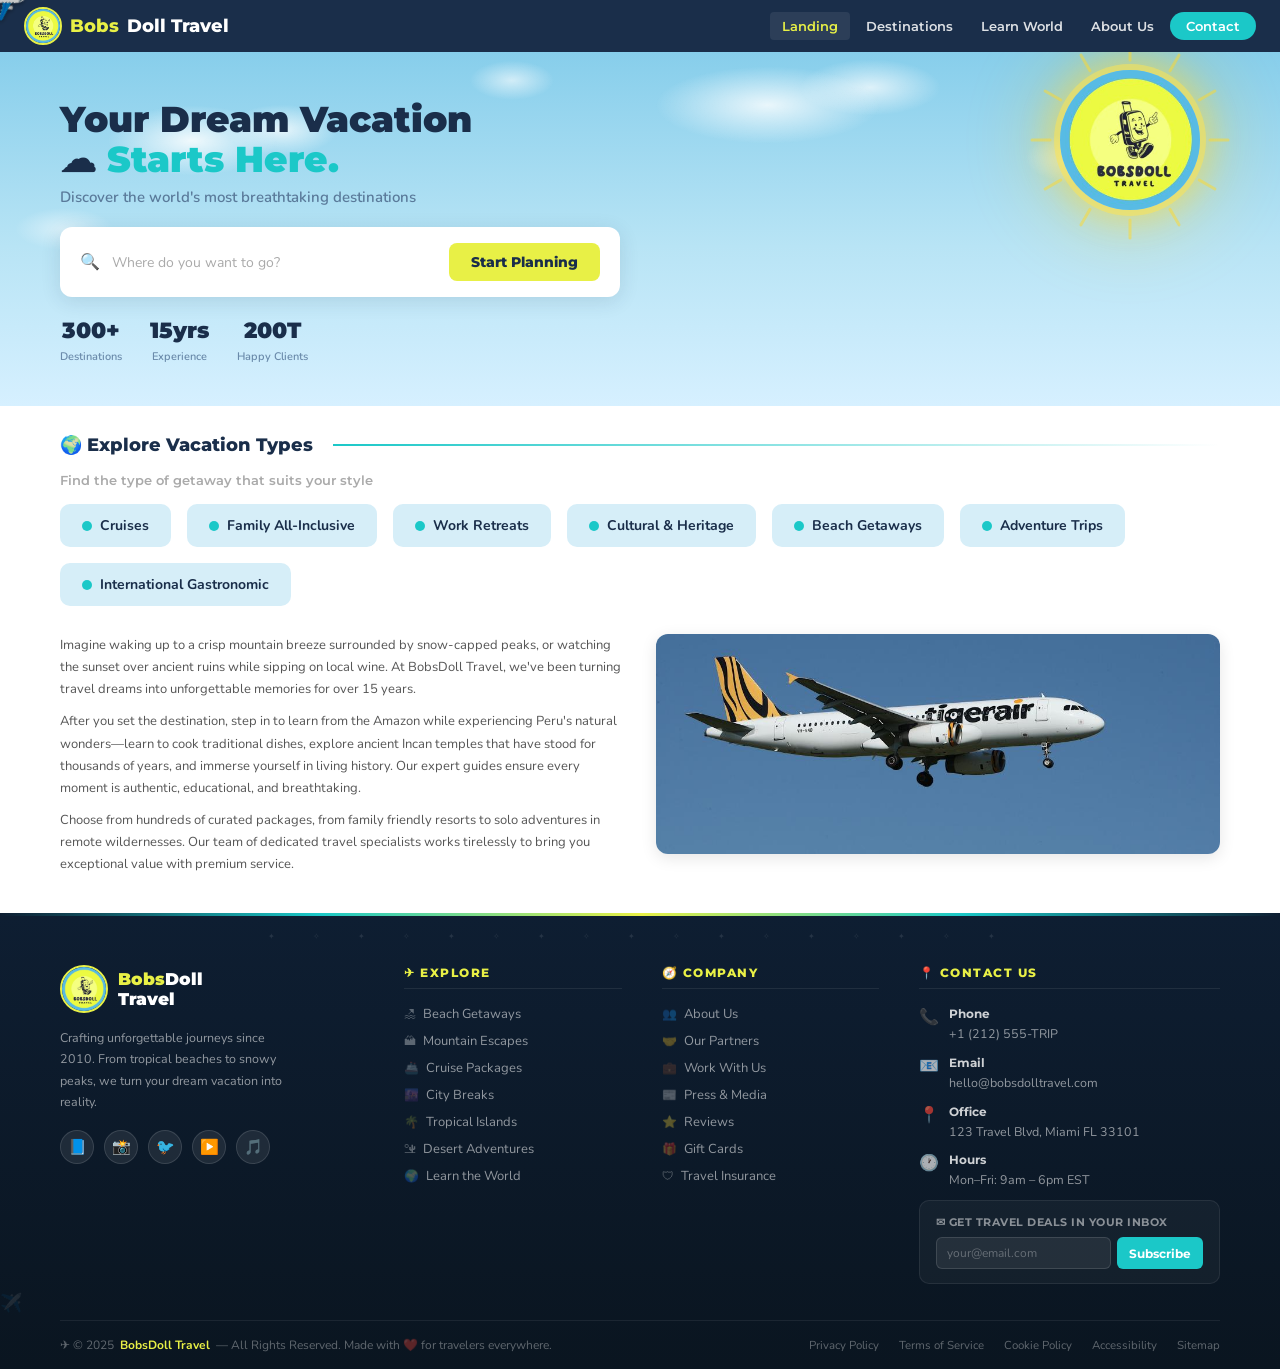
==== commit 0627f9f0: "images" ====
--- a/index.html
+++ b/index.html
@@ -103,7 +103,7 @@
       <p>Choose from hundreds of curated packages, from family friendly resorts to solo adventures in remote wildernesses. Our team of dedicated travel specialists works tirelessly to bring you exceptional value with premium service.</p>
     </div>
     <div class="article-img">
-      <div class="img-placeholder ski">🎿 Adventure Awaits</div>
+      <div class="img-placeholder ski"><img src="imgs/airplane-in-flight-.jpg" alt="Ski Adventure"></div>
     </div>
   </div>
 </div>
@@ -203,7 +203,7 @@
 
 <div class="dest-card">
 <div class="dest-card-img">
-<img src="https://images.unsplash.com/photo-1549921296-3c6b1a0b3b53?auto=format&fit=crop&w=1200&q=60" alt="New York Skyline">
+<img src="imgs/nyc-skiline.jpg" alt="New York Skyline">
 <div class="dest-card-tag">City</div>
 </div>
 <div class="dest-card-body"><h3>New York, USA</h3><p>The city that never sleeps — art, fashion, food, and iconic landmarks.</p></div>
@@ -259,7 +259,7 @@
 
 <div class="dest-card">
 <div class="dest-card-img">
-<img src="https://images.unsplash.com/photo-1505731132164-cca1c3b1d7f0?auto=format&fit=crop&w=1200&q=60" alt="Barcelona">
+<img src="imgs/barcelona.jpeg" alt="Barcelona">
 <div class="dest-card-tag">City</div>
 </div>
 <div class="dest-card-body"><h3>Barcelona, Spain</h3><p>Gaudí's masterpieces and legendary tapas bars.</p></div>
@@ -307,7 +307,7 @@
 
 <div class="dest-card">
 <div class="dest-card-img">
-<img src="https://images.unsplash.com/photo-1505232070786-2a6c6c3c75f6?auto=format&fit=crop&w=1200&q=60" alt="Amalfi Coast">
+<img src="imgs/italy.jpg" alt="Amalfi Coast">
 <div class="dest-card-tag">Beach</div>
 </div>
 <div class="dest-card-body"><h3>Amalfi Coast, Italy</h3><p>Dramatic Mediterranean cliffside villages.</p></div>
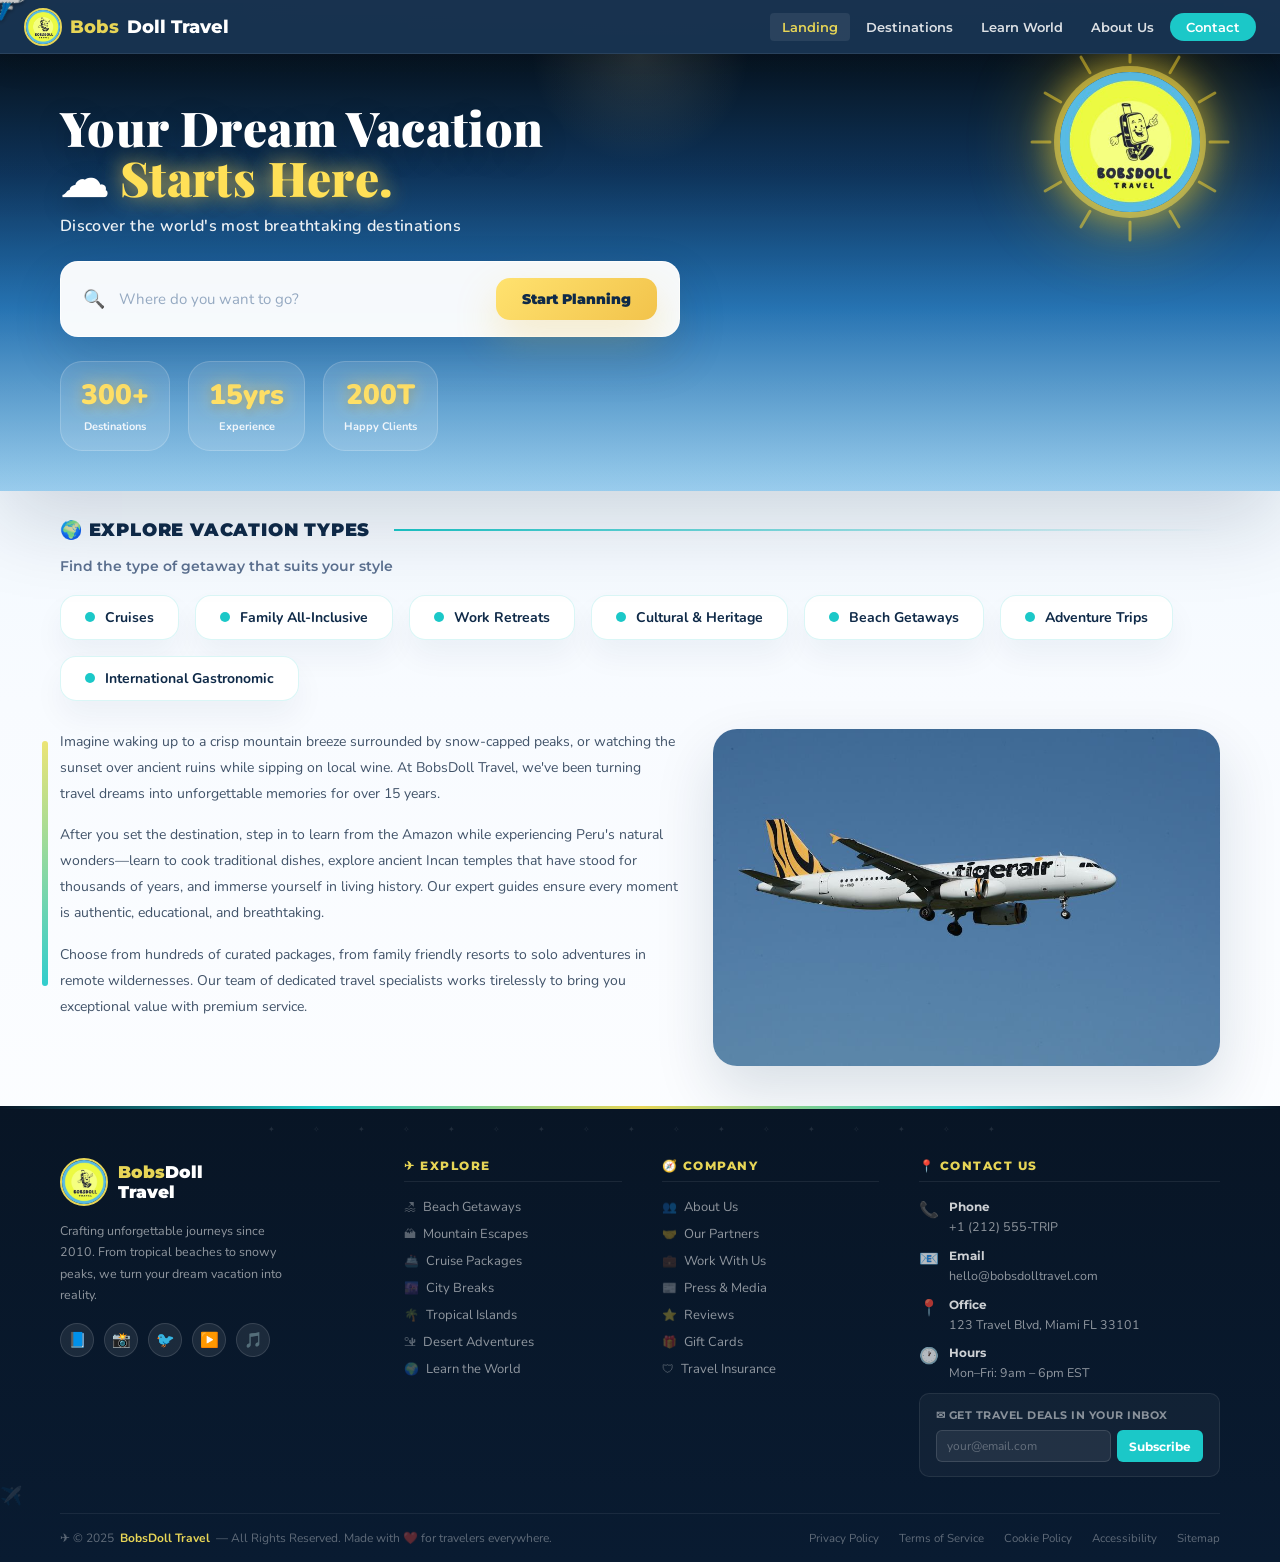
==== commit 83c3c298: "updated looks better" ====
--- a/index.html
+++ b/index.html
@@ -4,7 +4,7 @@
 <meta charset="UTF-8">
 <meta name="viewport" content="width=device-width, initial-scale=1.0">
 <title>BobsDoll Travel</title>
-<link href="https://fonts.googleapis.com/css2?family=Nunito:wght@400;600;700;800;900&family=Montserrat:wght@400;500;600;700;800&display=swap" rel="stylesheet">
+<link href="https://fonts.googleapis.com/css2?family=Nunito:wght@400;600;700;800&family=Montserrat:wght@400;500;600;700;800&family=Playfair+Display:wght@700;900&display=swap" rel="stylesheet">
 <link rel="stylesheet" href="styles.css">
 </head>
 <body>
@@ -403,8 +403,12 @@
       <div class="partner-card partner-classic"><em>Classic</em><br>Vacations</div>
     </div>
   </div>
-</div>
-
+
+  <!-- Certification Image at Bottom -->
+  <div class="certification-bottom">
+    <img src="imgs/certification.png" alt="Certification" class="certification-img">
+  </div>
+</div>
 <!-- ========== PAGE 5: CONTACT ========== -->
 <div id="page-contact" class="page">
   <div class="contact-hero">
--- a/styles.css
+++ b/styles.css
@@ -1,23 +1,24 @@
 :root {
-  --yellow: #E8F046;
+  --yellow: #E7D556;
   --teal: #1BC8C8;
-  --navy: #1A2E4A;
-  --sky: #D6EEF8;
+  --navy: #0f2a48;
+  --sky: #C8EDFC;
   --white: #ffffff;
   --light-gray: #f4f7fa;
   --gray: #888;
-  --dark: #222;
+  --dark: #142432;
   --green: #4CAF50;
   --red: #e74c3c;
   --color-background-primary: #ffffff;
   --color-border-tertiary: #e0e0e0;
   --color-border-secondary: #cccccc;
-  --border-radius-lg: 12px;
-  --border-radius-md: 8px;
-  --color-text-primary: #222;
-  --color-text-secondary: #666;
-  --color-background-secondary: #f8f9fa;
+  --border-radius-lg: 14px;
+  --border-radius-md: 10px;
+  --color-text-primary: #1b2f45;
+  --color-text-secondary: #536a86;
+  --color-background-secondary: #f2f8ff;
   --font-sans: 'Nunito', sans-serif;
+  --font-serif: 'Playfair Display', serif;
 }
 
 * { margin: 0; padding: 0; box-sizing: border-box; }
@@ -25,8 +26,9 @@
 *, *::before, *::after { cursor: none !important; }
 
 body {
-  font-family: 'Nunito', sans-serif;
-  background: var(--white);
+  font-family: var(--font-sans);
+  background: radial-gradient(circle at top center, rgba(255, 245, 210, 0.14), transparent 28%),
+              linear-gradient(180deg, #e9f6ff 0%, #f8fbff 45%, #ffffff 100%);
   color: var(--dark);
 }
 
@@ -50,15 +52,17 @@
 
 /* ===== NAV ===== */
 nav {
-  background: var(--navy);
+  background: rgba(15, 42, 72, 0.96);
   display: flex;
   align-items: center;
   justify-content: space-between;
   padding: 0 24px;
-  height: 52px;
+  height: 54px;
   position: sticky;
   top: 0;
   z-index: 1000;
+  border-bottom: 1px solid rgba(255,255,255,0.08);
+  box-shadow: 0 12px 30px rgba(0,0,0,0.08);
 }
 
 .nav-logo {
@@ -137,27 +141,27 @@
 
 /* ===== PAGE 1: LANDING ===== */
 .hero {
-  background: linear-gradient(180deg, #87CEEB 0%, #b8e4f5 55%, #d6f0ff 100%);
+  background: radial-gradient(circle at top center, rgba(255, 247, 205, 0.14), transparent 14%),
+              linear-gradient(180deg, #071624 0%, #0f3760 28%, #2270b0 58%, #90c8eb 100%);
   padding: 48px 60px 40px;
   position: relative;
   overflow: hidden;
-  min-height: 320px;
+  min-height: 360px;
   display: flex;
   align-items: flex-start;
-  gap: 40px;
+  gap: 42px;
+  border-radius: 0;
+  box-shadow: 0 30px 80px rgba(1, 27, 51, 0.16);
 }
 
 .hero::before {
   content: '';
   position: absolute; inset: 0;
   background:
-    radial-gradient(ellipse 120px 50px at 15% 25%, rgba(255,255,255,0.85) 0%, transparent 70%),
-    radial-gradient(ellipse 80px 36px at 22% 22%, rgba(255,255,255,0.75) 0%, transparent 70%),
-    radial-gradient(ellipse 160px 55px at 60% 15%, rgba(255,255,255,0.8) 0%, transparent 70%),
-    radial-gradient(ellipse 100px 40px at 68% 10%, rgba(255,255,255,0.7) 0%, transparent 70%),
-    radial-gradient(ellipse 90px 38px at 85% 30%, rgba(255,255,255,0.75) 0%, transparent 70%),
-    radial-gradient(ellipse 60px 28px at 40% 8%, rgba(255,255,255,0.6) 0%, transparent 70%),
-    radial-gradient(ellipse 70px 30px at 5% 50%, rgba(255,255,255,0.5) 0%, transparent 70%);
+    radial-gradient(circle at 90% 10%, rgba(255,241,169,0.32), 0%, transparent 32%),
+    radial-gradient(circle at 30% 18%, rgba(255,255,255,0.22), 0%, transparent 32%),
+    radial-gradient(circle at 16% 24%, rgba(255,255,255,0.14), 0%, transparent 28%),
+    linear-gradient(180deg, rgba(0,0,0,0.12) 0%, transparent 45%, rgba(255,255,255,0.08) 100%);
   pointer-events: none; z-index: 0;
 }
 
@@ -227,53 +231,88 @@
   to   { transform: rotate(360deg); }
 }
 
-.hero-content { flex: 1; z-index: 1; position: relative; }
+.hero-content { flex: 1; z-index: 1; position: relative; max-width: 680px; }
 
 .hero h1 {
-  font-family: 'Montserrat', sans-serif;
-  font-size: 36px; font-weight: 900;
-  color: var(--navy); line-height: 1.1;
-  margin-bottom: 8px;
-}
-
-.hero h1 span { color: var(--teal); }
-
-.hero-tagline { font-size: 15px; color: #5a7a9a; margin-bottom: 20px; font-weight: 600; }
+  font-family: var(--font-serif);
+  font-size: 48px; font-weight: 900;
+  color: #ffffff; line-height: 1.05;
+  margin-bottom: 12px;
+  letter-spacing: 0.4px;
+  text-shadow: 0 8px 28px rgba(0,0,0,0.22);
+}
+
+.hero h1 span {
+  color: #ffe057;
+  text-shadow: 0 0 20px rgba(255,218,90,0.75), 0 0 34px rgba(255,180,30,0.2);
+}
+
+.hero-tagline {
+  font-size: 16px; color: rgba(255,255,255,0.92);
+  margin-bottom: 24px; font-weight: 600;
+  letter-spacing: 0.35px;
+}
 
 .hero-search {
-  background: white;
-  border-radius: 12px;
-  padding: 16px 20px;
+  background: rgba(255,255,255,0.96);
+  border: 1px solid rgba(255,255,255,0.8);
+  backdrop-filter: blur(12px);
+  border-radius: 18px;
+  padding: 16px 22px;
   display: flex;
-  gap: 12px; align-items: center;
-  box-shadow: 0 4px 20px rgba(26,46,74,0.12);
-  max-width: 560px;
-  margin-bottom: 20px;
+  gap: 14px; align-items: center;
+  box-shadow: 0 20px 50px rgba(2, 30, 54, 0.14);
+  max-width: 620px;
+  margin-bottom: 24px;
 }
 
 .hero-search input {
   flex: 1; border: none; outline: none;
-  font-size: 14px; font-family: 'Nunito', sans-serif;
+  font-size: 15px; font-family: var(--font-sans);
   color: var(--dark); min-width: 0;
-}
-
-.hero-search input::placeholder { color: #aaa; }
+  background: transparent;
+}
+
+.hero-search input::placeholder { color: #95a9c1; }
+
+.hero-search span {
+  font-size: 18px;
+  color: #3575a0;
+}
 
 .btn-start {
-  background: var(--yellow); color: var(--navy);
-  border: none; border-radius: 8px;
-  padding: 10px 22px; font-weight: 800;
+  background: linear-gradient(135deg, #ffe26f 0%, #f2c34b 100%);
+  color: var(--navy);
+  border: none; border-radius: 14px;
+  padding: 12px 26px; font-weight: 900;
   font-size: 14px; font-family: 'Montserrat', sans-serif;
-  cursor: none; transition: all 0.2s; white-space: nowrap;
-}
-
-.btn-start:hover { background: #d4db30; transform: translateY(-1px); }
-
-.hero-stats { display: flex; gap: 28px; margin-top: 4px; flex-wrap: wrap; }
-
-.stat { text-align: center; }
-.stat .num { font-size: 22px; font-weight: 900; color: var(--navy); font-family: 'Montserrat', sans-serif; display: block; }
-.stat .lbl { font-size: 11px; color: #6a8aaa; font-weight: 600; }
+  cursor: none; transition: transform 0.2s, box-shadow 0.2s;
+  white-space: nowrap;
+  box-shadow: 0 18px 40px rgba(248, 194, 47, 0.26);
+}
+
+.btn-start:hover { transform: translateY(-1px); box-shadow: 0 24px 48px rgba(248, 194, 47, 0.22); }
+
+.hero-stats { display: flex; gap: 18px; margin-top: 12px; flex-wrap: wrap; }
+
+.stat {
+  text-align: center;
+  padding: 14px 20px;
+  border-radius: 22px;
+  background: rgba(255,255,255,0.12);
+  border: 1px solid rgba(255,255,255,0.18);
+  min-width: 100px;
+}
+.stat .num {
+  font-size: 28px; font-weight: 900;
+  color: #ffe067; font-family: 'Nunito', sans-serif;
+  display: block;
+  text-shadow: 0 0 18px rgba(255,216,106,0.8), 0 3px 8px rgba(0,0,0,0.16);
+}
+.stat .lbl {
+  font-size: 11px; color: rgba(255,255,255,0.88); font-weight: 700;
+  margin-top: 4px;
+}
 
 .hero-img-wrap {
   flex-shrink: 0; width: 280px; height: 220px;
@@ -296,55 +335,99 @@
 /* Vacation Types */
 .section-title {
   font-family: 'Montserrat', sans-serif;
-  font-size: 18px; font-weight: 800; color: var(--navy);
+  font-size: 18px; font-weight: 900; color: var(--navy);
   padding: 28px 60px 16px;
-  display: flex; align-items: center; gap: 8px;
+  display: flex; align-items: center; gap: 10px;
+  letter-spacing: 0.8px;
+  text-transform: uppercase;
 }
 
 .section-title::after {
   content: ''; flex: 1; height: 2px;
-  background: linear-gradient(to right, var(--teal), transparent);
-  margin-left: 12px;
-}
-
-.section-sub { font-size: 13px; color: #aaa; font-weight: 600; padding: 0 60px 16px; font-family: 'Montserrat', sans-serif; }
+  background: linear-gradient(90deg, var(--teal), rgba(255,255,255,0));
+  margin-left: 14px;
+}
+
+.section-sub {
+  font-size: 14px; color: #5c7190; font-weight: 600;
+  padding: 0 60px 20px;
+  font-family: 'Montserrat', sans-serif;
+  max-width: 720px;
+}
 
 .vacation-types { padding: 0 60px; display: flex; gap: 16px; flex-wrap: wrap; }
 
 .vtype-card {
-  background: var(--sky); border: 2px solid transparent; border-radius: 10px;
-  padding: 10px 20px; font-weight: 700; font-size: 14px; color: var(--navy);
-  cursor: none; transition: all 0.2s; display: flex; align-items: center; gap: 8px;
-}
-
-.vtype-card:hover { border-color: var(--teal); background: white; }
-.vtype-card .dot { width: 10px; height: 10px; border-radius: 50%; background: var(--teal); }
+  background: rgba(255,255,255,0.92);
+  border: 1px solid rgba(27,200,200,0.16);
+  border-radius: 16px;
+  padding: 12px 24px;
+  font-weight: 700; font-size: 14px; color: var(--navy);
+  cursor: none; transition: transform 0.2s, box-shadow 0.2s, border-color 0.2s;
+  display: flex; align-items: center; gap: 10px;
+  box-shadow: 0 16px 30px rgba(2, 36, 72, 0.05);
+}
+
+.vtype-card:hover {
+  border-color: rgba(27,200,200,0.35);
+  transform: translateY(-2px);
+}
+.vtype-card .dot {
+  width: 10px; height: 10px; border-radius: 50%; background: var(--teal);
+}
 
 .article-section {
-  padding: 28px 60px;
-  display: grid; grid-template-columns: 1fr 1fr; gap: 32px; align-items: start;
-}
-
-.article-text p { font-size: 13px; line-height: 1.7; color: #555; margin-bottom: 10px; }
-
-.article-img { border-radius: 12px; overflow: hidden; height: 220px; box-shadow: 0 4px 16px rgba(0,0,0,0.1); }
-.article-img img { width: 100%; height: 100%; object-fit: cover; }
+  padding: 28px 60px 40px;
+  display: grid; grid-template-columns: 1.1fr 0.9fr; gap: 34px; align-items: start;
+}
+
+.article-text p {
+  font-size: 14px; line-height: 1.85; color: #415369; margin-bottom: 16px;
+}
+
+.article-text {
+  position: relative;
+}
+
+.article-text::before {
+  content: '';
+  position: absolute;
+  left: -18px;
+  top: 12px;
+  width: 6px;
+  height: 80%;
+  border-radius: 12px;
+  background: linear-gradient(180deg, rgba(235,227,110,0.95), rgba(27,200,200,0.9));
+}
+
+.article-img {
+  border-radius: 24px;
+  overflow: hidden;
+  min-height: 260px;
+  box-shadow: 0 26px 60px rgba(8, 40, 73, 0.14);
+  position: relative;
+}
+.article-img img {
+  width: 100%; height: 100%; object-fit: cover;
+}
 
 /* ===== PAGE 2: DESTINATIONS ===== */
 .destinations-hero {
-  background: linear-gradient(180deg, #87CEEB 0%, #b8e4f5 55%, #d6f0ff 100%);
-  padding: 32px 60px 28px; text-align: center; position: relative; overflow: hidden;
+  background: radial-gradient(circle at top center, rgba(255, 243, 170, 0.18), transparent 20%),
+              linear-gradient(180deg, #0f3b65 0%, #1c6ca3 40%, #93d3f9 100%);
+  padding: 38px 60px 34px;
+  text-align: center; position: relative; overflow: hidden;
+  border-radius: 28px;
+  box-shadow: 0 24px 70px rgba(6, 38, 70, 0.18);
 }
 
 .destinations-hero::before {
   content: ''; position: absolute; inset: 0;
   background:
-    radial-gradient(ellipse 120px 50px at 10% 30%, rgba(255,255,255,0.82) 0%, transparent 70%),
-    radial-gradient(ellipse 80px 34px at 18% 24%, rgba(255,255,255,0.7) 0%, transparent 70%),
-    radial-gradient(ellipse 100px 40px at 45% 10%, rgba(255,255,255,0.75) 0%, transparent 70%),
-    radial-gradient(ellipse 70px 28px at 55% 16%, rgba(255,255,255,0.6) 0%, transparent 70%),
-    radial-gradient(ellipse 130px 48px at 78% 25%, rgba(255,255,255,0.78) 0%, transparent 70%),
-    radial-gradient(ellipse 60px 24px at 88% 18%, rgba(255,255,255,0.55) 0%, transparent 70%);
+    radial-gradient(circle at 10% 20%, rgba(255,255,255,0.4) 0%, transparent 25%),
+    radial-gradient(circle at 88% 25%, rgba(255,255,255,0.24) 0%, transparent 22%),
+    radial-gradient(circle at 60% 10%, rgba(255,227,110,0.16) 0%, transparent 24%),
+    linear-gradient(180deg, rgba(255,255,255,0.12), transparent 65%);
   pointer-events: none; z-index: 0;
 }
 
@@ -382,35 +465,45 @@
 .destinations-hero h2, .destinations-hero .dest-search { position: relative; z-index: 3; }
 
 .destinations-hero h2 {
-  font-family: 'Montserrat', sans-serif; font-size: 28px; font-weight: 900;
-  color: var(--navy); margin-bottom: 14px;
+  font-family: 'Montserrat', sans-serif; font-size: 34px; font-weight: 900;
+  color: white; margin-bottom: 18px;
+  letter-spacing: 0.2px;
 }
 
 .dest-search {
-  display: flex; gap: 10px; max-width: 480px; margin: 0 auto;
-  background: white; border-radius: 10px; padding: 10px 16px;
-  box-shadow: 0 4px 16px rgba(0,0,0,0.1); align-items: center;
-}
-
-.dest-search input { flex: 1; border: none; outline: none; font-size: 14px; font-family: 'Nunito', sans-serif; min-width: 0; }
+  display: flex; gap: 12px; max-width: 520px; margin: 0 auto;
+  background: rgba(255,255,255,0.95); border-radius: 18px; padding: 14px 18px;
+  box-shadow: 0 16px 38px rgba(0,0,0,0.14); align-items: center;
+}
+
+.dest-search input {
+  flex: 1; border: none; outline: none;
+  font-size: 14px; font-family: var(--font-sans); min-width: 0;
+  background: transparent; color: #2a485e;
+}
 
 .dest-search button {
-  background: var(--teal); color: white; border: none; border-radius: 7px;
-  padding: 8px 16px; font-weight: 700; font-size: 13px; cursor: none; font-family: 'Montserrat', sans-serif;
+  background: linear-gradient(135deg, #17c6d0, #1a8bc1);
+  color: white; border: none; border-radius: 14px;
+  padding: 10px 18px; font-weight: 800; font-size: 13px; cursor: none; font-family: 'Montserrat', sans-serif;
   white-space: nowrap;
-}
-
-.dest-filters { display: flex; gap: 8px; flex-wrap: wrap; padding: 20px 60px 0; }
+  box-shadow: 0 16px 26px rgba(9, 80, 130, 0.16);
+}
+
+.dest-filters { display: flex; gap: 10px; flex-wrap: wrap; padding: 24px 60px 0; }
 
 .dest-filter {
-  background: white; border: 2px solid #e0e8f0; border-radius: 22px;
-  padding: 7px 16px; font-size: 12px; font-weight: 700;
-  font-family: 'Montserrat', sans-serif; color: var(--navy);
+  background: rgba(255,255,255,0.94);
+  border: 1px solid rgba(15,63,106,0.12);
+  border-radius: 26px;
+  padding: 10px 18px; font-size: 12px; font-weight: 700;
+  font-family: 'Montserrat', sans-serif; color: #1e3c5d;
   cursor: none; transition: all 0.18s; white-space: nowrap;
-}
-
-.dest-filter:hover { border-color: var(--teal); color: var(--teal); }
-.dest-filter.active { background: var(--teal); border-color: var(--teal); color: white; }
+  box-shadow: 0 16px 24px rgba(15,55,94,0.06);
+}
+
+.dest-filter:hover { border-color: rgba(27,200,200,0.45); color: rgba(27,200,200,1); transform: translateY(-1px); }
+.dest-filter.active { background: linear-gradient(135deg, rgba(27,200,200,0.95), rgba(16,135,199,0.95)); border-color: transparent; color: white; }
 
 .dest-grid {
   padding: 20px 60px 32px;
@@ -420,31 +513,48 @@
 .dest-card.hidden { display: none; }
 
 .dest-card {
-  border-radius: 14px; overflow: hidden;
-  box-shadow: 0 4px 16px rgba(0,0,0,0.1);
-  transition: transform 0.2s, box-shadow 0.2s; background: white;
-}
-
-.dest-card:hover { transform: translateY(-4px); box-shadow: 0 8px 28px rgba(0,0,0,0.15); }
-
-.dest-card-img { height: 160px; overflow: hidden; position: relative; }
-.dest-card-img img { width: 100%; height: 100%; object-fit: cover; }
+  border-radius: 22px; overflow: hidden;
+  box-shadow: 0 22px 55px rgba(7, 38, 76, 0.12);
+  transition: transform 0.25s, box-shadow 0.25s;
+  background: rgba(255,255,255,0.98);
+  border: 1px solid rgba(20, 76, 129, 0.08);
+}
+
+.dest-card:hover {
+  transform: translateY(-6px);
+  box-shadow: 0 30px 72px rgba(9, 46, 92, 0.18);
+}
+
+.dest-card-img {
+  height: 180px; overflow: hidden; position: relative;
+}
+.dest-card-img img {
+  width: 100%; height: 100%; object-fit: cover;
+  transition: transform 0.35s ease;
+}
+.dest-card:hover .dest-card-img img { transform: scale(1.06); }
 
 .dest-card-tag {
-  position: absolute; top: 10px; left: 10px;
-  background: var(--teal); color: white;
-  font-size: 11px; font-weight: 700; padding: 3px 10px;
-  border-radius: 12px; font-family: 'Montserrat', sans-serif;
-}
-
-.dest-card-body { padding: 14px 16px; }
+  position: absolute; top: 12px; left: 12px;
+  background: rgba(27,200,200,0.95); color: white;
+  font-size: 11px; font-weight: 700; padding: 5px 12px;
+  border-radius: 999px; font-family: 'Montserrat', sans-serif;
+  box-shadow: 0 12px 28px rgba(25, 156, 183, 0.18);
+}
+
+.dest-card-body {
+  padding: 18px 18px 22px;
+}
 
 .dest-card-body h3 {
-  font-size: 15px; font-weight: 800; color: var(--navy);
-  font-family: 'Montserrat', sans-serif; margin-bottom: 4px;
-}
-
-.dest-card-body p { font-size: 12px; color: #888; margin-bottom: 12px; }
+  font-size: 16px; font-weight: 900; color: #0f2a48;
+  font-family: 'Montserrat', sans-serif; margin-bottom: 8px;
+}
+
+.dest-card-body p {
+  font-size: 13px; color: #5c6f86; margin-bottom: 14px;
+  line-height: 1.65;
+}
 
 .btn-view {
   background: var(--navy); color: white; border: none;
@@ -513,21 +623,41 @@
 
 /* ===== PAGE 4: ABOUT ===== */
 .about-hero {
-  background: linear-gradient(135deg, var(--navy) 0%, #2a4a6a 100%);
-  padding: 40px 60px; color: white; display: flex; gap: 40px; align-items: center;
-}
-
-.about-hero-content { flex: 1; }
+  background: linear-gradient(135deg, #052a4c 0%, #1b4e75 100%);
+  padding: 44px 60px;
+  color: white;
+  display: flex; gap: 40px;
+  align-items: center;
+  border-radius: 28px;
+  box-shadow: 0 24px 70px rgba(2, 28, 58, 0.16);
+  position: relative;
+  overflow: hidden;
+}
+
+.about-hero::before {
+  content: '';
+  position: absolute;
+  right: -40px;
+  top: -20px;
+  width: 240px;
+  height: 240px;
+  background: radial-gradient(circle, rgba(255,238,145,0.28) 0%, transparent 52%);
+  pointer-events: none;
+}
+
+.about-hero-content { flex: 1; position: relative; z-index: 1; }
 
 .about-hero h2 { font-family: 'Montserrat', sans-serif; font-size: 26px; font-weight: 900; color: var(--yellow); margin-bottom: 10px; }
 .about-hero p { font-size: 13px; line-height: 1.7; color: rgba(255,255,255,0.8); }
 
 .about-badge {
-  background: var(--yellow); color: var(--navy); border-radius: 50%;
-  width: 90px; height: 90px; display: flex; flex-direction: column;
+  background: linear-gradient(135deg, #f8e668, #f4c442);
+  color: #0f2a48; border-radius: 50%;
+  width: 100px; height: 100px; display: flex; flex-direction: column;
   align-items: center; justify-content: center;
   font-family: 'Montserrat', sans-serif; font-weight: 900;
-  font-size: 11px; text-align: center; line-height: 1.3; flex-shrink: 0;
+  font-size: 12px; text-align: center; line-height: 1.3; flex-shrink: 0;
+  box-shadow: 0 16px 36px rgba(246, 176, 34, 0.24);
 }
 
 .about-badge .big { font-size: 20px; }
@@ -622,8 +752,8 @@
 
 /* ===== FOOTER ===== */
 footer {
-  background: linear-gradient(180deg, #0e1e32 0%, #0a1520 100%);
-  color: rgba(255,255,255,0.65); font-size: 13px;
+  background: linear-gradient(180deg, #081525 0%, #091b31 100%);
+  color: rgba(255,255,255,0.7); font-size: 13px;
   position: relative; overflow: hidden;
 }
 
@@ -916,3 +1046,20 @@
   .world-facts { grid-template-columns: 1fr; }
   .partners-grid { grid-template-columns: 1fr; }
 }
+.certification-bottom {
+  display: flex;
+  justify-content: center;
+  margin-top: 40px;
+  padding-bottom: 30px;
+}
+
+.certification-bottom a {
+  display: inline-block;
+  margin: 0 10px;
+  padding: 10px 20px;
+  background-color: var(--teal);
+  color: white;
+  text-decoration: none;
+  border-radius: 5px;
+  font-weight: bold;
+}
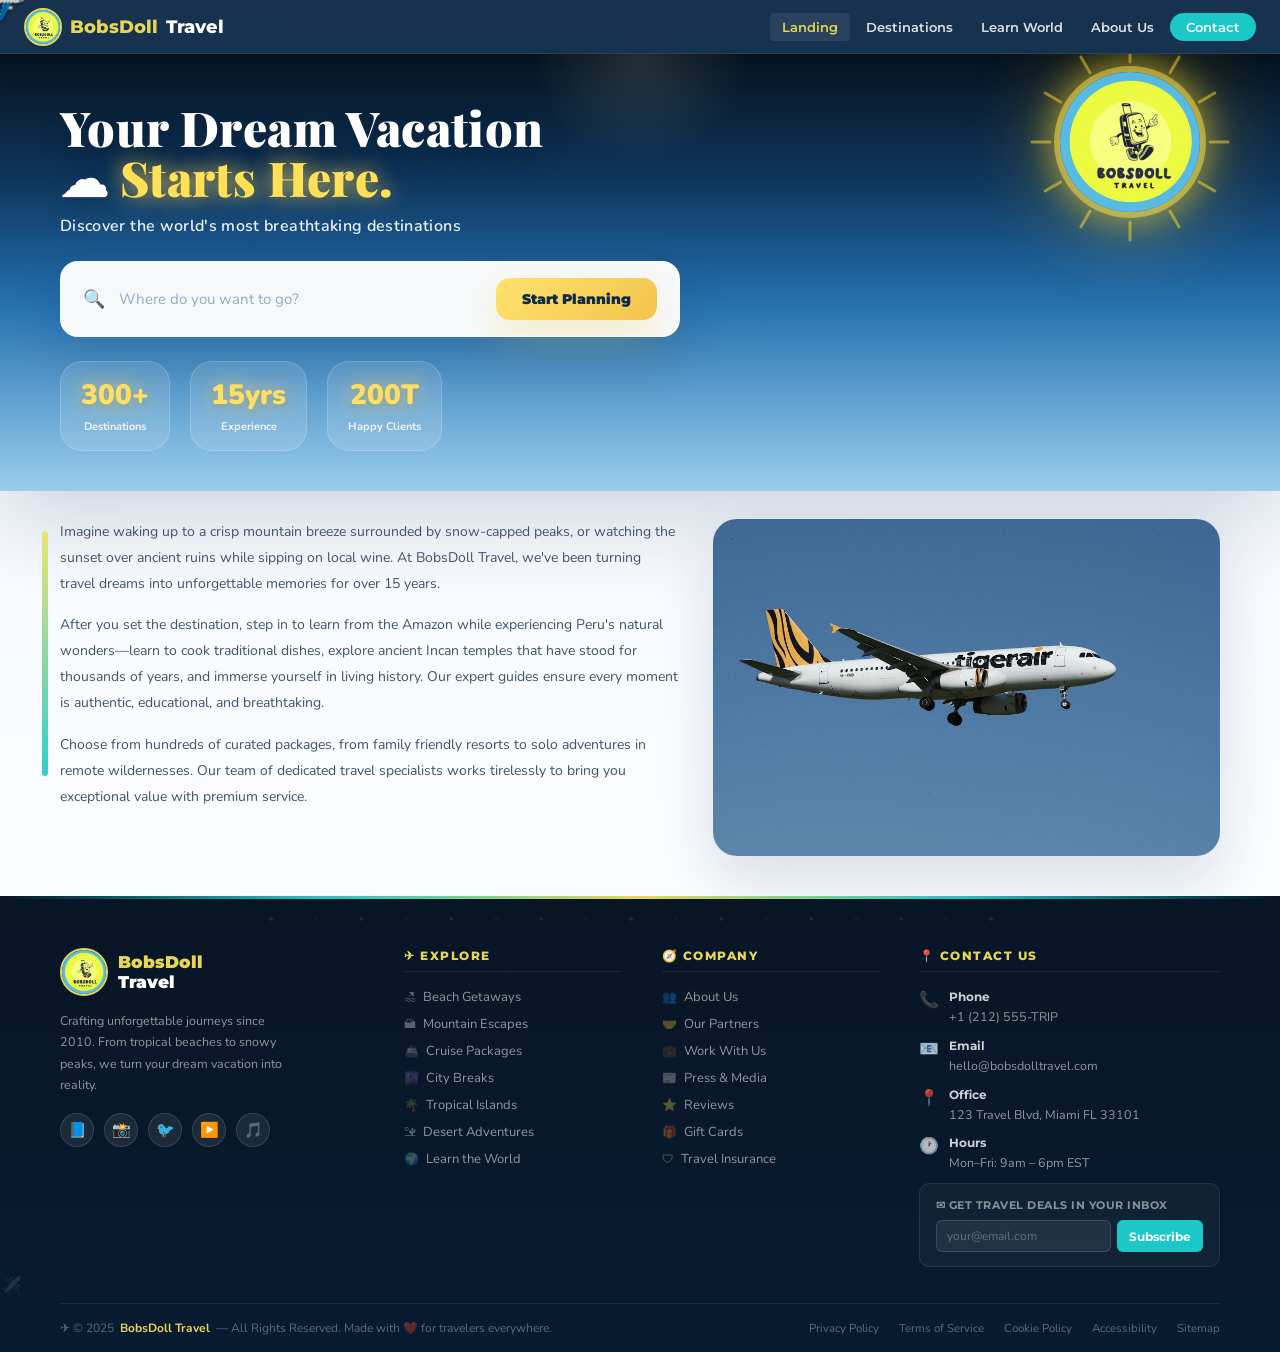
==== commit 8dc961cb: "edited" ====
--- a/index.html
+++ b/index.html
@@ -19,7 +19,7 @@
       <!-- Replace the src below with your actual logo image path or keep the base64 from the original -->
       <img src="[data-uri]" alt="BobsDoll Logo" onerror="this.style.background='#1BC8C8';this.removeAttribute('src')">
     </div>
-    <span class="bobs">Bobs</span>Doll Travel
+    <span class="bobs">BobsDoll</span> Travel
   </a>
 
   <!-- Hamburger for mobile -->
@@ -83,18 +83,8 @@
     </div>
   </div>
 
-  <div class="section-title">🌍 Explore Vacation Types</div>
-  <div class="section-sub">Find the type of getaway that suits your style</div>
-
-  <div class="vacation-types">
-    <div class="vtype-card"><div class="dot"></div>Cruises</div>
-    <div class="vtype-card"><div class="dot"></div>Family All-Inclusive</div>
-    <div class="vtype-card"><div class="dot"></div>Work Retreats</div>
-    <div class="vtype-card"><div class="dot"></div>Cultural &amp; Heritage</div>
-    <div class="vtype-card"><div class="dot"></div>Beach Getaways</div>
-    <div class="vtype-card"><div class="dot"></div>Adventure Trips</div>
-    <div class="vtype-card"><div class="dot"></div>International Gastronomic</div>
-  </div>
+
+
 
   <div class="article-section">
     <div class="article-text">
@@ -342,7 +332,7 @@
       <h2>🌐 Learn About the World</h2>
       <p>Explore fascinating facts and discover what makes each destination unique.</p>
     </div>
-    <div id="map-container" style="position:relative; width:100%; border-radius:var(--border-radius-lg); border:0.5px solid var(--color-border-tertiary); overflow:hidden; background:#d6eef8; margin: 0 0 12px;">
+    <div id="map-container" style="position:relative; width:100%; border-radius:var(--border-radius-lg); border:0.5px solid var(--color-border-tertiary); overflow:hidden; background:#d6eef8; margin: 0 0 12px; box-shadow: 0 8px 32px rgba(0,0,0,0.1);">
       <svg id="world-map" style="width:100%; display:block;"></svg>
       <div id="map-tooltip" style="position:absolute; display:none; background:var(--color-background-primary); border:0.5px solid var(--color-border-secondary); border-radius:var(--border-radius-md); padding:10px 14px; font-size:13px; pointer-events:none; max-width:220px; box-shadow:0 2px 8px rgba(0,0,0,0.12);">
         <div id="tt-name" style="font-weight:500; font-size:14px; color:var(--color-text-primary); margin-bottom:4px;"></div>
@@ -350,17 +340,21 @@
       </div>
     </div>
     <div style="display:flex; flex-wrap:wrap; gap:8px; margin: 0 16px 12px; justify-content:center;" id="dest-pills"></div>
-    <div id="info-panel" style="display:none; margin:12px 16px; background:var(--color-background-primary); border:0.5px solid var(--color-border-tertiary); border-radius:var(--border-radius-lg); padding:1rem 1.25rem;">
+    <div id="info-panel" class="info-panel-hidden" style="margin:12px 16px; background:var(--color-background-primary); border:0.5px solid var(--color-border-tertiary); border-radius:var(--border-radius-lg); padding:1rem 1.25rem;">
       <div style="display:flex; justify-content:space-between; align-items:flex-start; margin-bottom:8px;">
         <div>
           <div id="info-flag" style="font-size:28px; margin-bottom:4px;"></div>
           <div id="info-name" style="font-size:16px; font-weight:500; color:var(--color-text-primary);"></div>
           <div id="info-tag" style="font-size:12px; color:var(--color-text-secondary); margin-top:2px;"></div>
         </div>
-        <button onclick="document.getElementById('info-panel').style.display='none'" style="font-size:12px; padding:4px 10px; border-radius:var(--border-radius-md); cursor:pointer;">close</button>
+        <button onclick="closeInfoPanel()" style="font-size:12px; padding:4px 10px; border-radius:var(--border-radius-md); cursor:pointer; background: var(--color-background-secondary); border: 1px solid var(--color-border-secondary);">✕ close</button>
       </div>
       <div style="display:grid; grid-template-columns:repeat(2,1fr); gap:8px; margin-top:10px;" id="info-grid"></div>
       <div id="info-desc" style="margin-top:10px; font-size:13px; color:var(--color-text-secondary); line-height:1.6;"></div>
+      <div id="info-fun-fact" style="margin-top:12px; padding:10px; background: linear-gradient(135deg, #f0f8ff 0%, #e6f3ff 100%); border-radius: var(--border-radius-md); border-left: 4px solid var(--teal);">
+        <div style="font-weight:600; color: var(--navy); font-size:14px; margin-bottom:4px;">Fun Fact! 🌟</div>
+        <div id="fun-fact-text" style="font-size:13px; color: var(--color-text-secondary); line-height:1.5;"></div>
+      </div>
     </div>
   </div>
 </div>
@@ -371,6 +365,20 @@
     <div class="about-hero-content">
       <h2>About BobsDoll Travel</h2>
       <p>Your full-service travel agency since 2010. We've helped thousands of families, couples, and solo adventurers experience the world with confidence. Our passionate team of travel experts is committed to crafting personalized itineraries that go beyond the ordinary — turning every journey into a story worth telling.</p>
+      <div class="hero-stats">
+        <div class="stat-item">
+          <span class="stat-number">10+</span>
+          <span class="stat-label">Years Experience</span>
+        </div>
+        <div class="stat-item">
+          <span class="stat-number">50K+</span>
+          <span class="stat-label">Happy Travelers</span>
+        </div>
+        <div class="stat-item">
+          <span class="stat-number">100+</span>
+          <span class="stat-label">Destinations</span>
+        </div>
+      </div>
     </div>
     <div class="about-badge">
       <span class="big">94×91</span>
@@ -380,6 +388,7 @@
 
   <div class="what-we-offer">
     <div class="wwo-title">What We Can Offer</div>
+    <div class="wwo-intro">From dream vacations to business trips, we've got you covered with our comprehensive travel services.</div>
     <div class="wwo-grid">
       <div class="wwo-item"><div class="wwo-dot"></div>Custom Trip Planning</div>
       <div class="wwo-item"><div class="wwo-dot"></div>Flight &amp; Hotel Booking</div>
@@ -394,6 +403,7 @@
 
   <div class="partners-section">
     <div class="partners-title">Our Trusted Partners</div>
+    <div class="partners-subtitle">We collaborate with the world's leading travel brands to bring you the best experiences.</div>
     <div class="partners-grid">
       <div class="partner-card partner-rc">⚓ Royal Caribbean<br>INTERNATIONAL</div>
       <div class="partner-card partner-hyatt">HYATT</div>
@@ -406,6 +416,10 @@
 
   <!-- Certification Image at Bottom -->
   <div class="certification-bottom">
+    <div class="certification-header">
+      <h3>🏆 Certified Excellence</h3>
+      <p>Recognized by industry leaders for outstanding service and customer satisfaction</p>
+    </div>
     <img src="imgs/certification.png" alt="Certification" class="certification-img">
   </div>
 </div>
@@ -473,7 +487,7 @@
         <div class="footer-logo-img">
       <img src="[data-uri]" alt="BobsDoll Logo" onerror="this.style.background='#1BC8C8';this.removeAttribute('src')">
         </div>
-        <div class="footer-logo-text"><span>Bobs</span>Doll<br>Travel</div>
+        <div class="footer-logo-text"><span>BobsDoll</span><br>Travel</div>
       </div>
       <p>Crafting unforgettable journeys since 2010. From tropical beaches to snowy peaks, we turn your dream vacation into reality.</p>
       <div class="footer-socials">
--- a/styles.css
+++ b/styles.css
@@ -573,6 +573,14 @@
 .learn-hero h2 { font-family: 'Montserrat', sans-serif; font-size: 26px; font-weight: 900; color: var(--navy); margin-bottom: 6px; }
 .learn-hero p { font-size: 13px; color: #5a7a9a; margin-bottom: 8px; }
 
+.info-panel-hidden {
+  display: none;
+}
+
+.info-panel-visible {
+  display: block !important;
+}
+
 .pins-grid {
   padding: 20px 60px 12px; display: flex; gap: 16px;
   justify-content: center; flex-wrap: wrap;
@@ -592,10 +600,12 @@
   display: flex; align-items: center; justify-content: center;
   font-size: 28px; border: 3px solid white;
   box-shadow: 0 3px 12px rgba(0,0,0,0.15); cursor: none;
-  transition: transform 0.2s; background: var(--sky);
+  transition: all 0.3s ease; background: var(--sky);
+  position: relative;
 }
 
 .pin-emoji:hover { transform: scale(1.15); }
+
 .click-discover { text-align: center; font-size: 13px; color: #888; padding: 8px 0 20px; font-style: italic; }
 
 .world-facts {
@@ -623,132 +633,536 @@
 
 /* ===== PAGE 4: ABOUT ===== */
 .about-hero {
-  background: linear-gradient(135deg, #052a4c 0%, #1b4e75 100%);
-  padding: 44px 60px;
+  background: linear-gradient(135deg, #052a4c 0%, #1b4e75 50%, #2d6a9f 100%);
+  padding: 60px 60px 50px;
   color: white;
-  display: flex; gap: 40px;
+  display: flex; gap: 50px;
   align-items: center;
-  border-radius: 28px;
-  box-shadow: 0 24px 70px rgba(2, 28, 58, 0.16);
   position: relative;
   overflow: hidden;
+  clip-path: polygon(0 0, 100% 0, 100% 85%, 95% 100%, 0 100%);
 }
 
 .about-hero::before {
   content: '';
   position: absolute;
-  right: -40px;
-  top: -20px;
-  width: 240px;
-  height: 240px;
-  background: radial-gradient(circle, rgba(255,238,145,0.28) 0%, transparent 52%);
+  right: -60px;
+  top: -30px;
+  width: 300px;
+  height: 300px;
+  background: radial-gradient(circle, rgba(255,238,145,0.35) 0%, rgba(255,200,100,0.2) 40%, transparent 70%);
   pointer-events: none;
+  border-radius: 50%;
+}
+
+.about-hero::after {
+  content: '';
+  position: absolute;
+  left: 10%;
+  bottom: 0;
+  width: 80%;
+  height: 4px;
+  background: linear-gradient(90deg, transparent 0%, var(--yellow) 20%, var(--yellow) 80%, transparent 100%);
+  opacity: 0.8;
 }
 
 .about-hero-content { flex: 1; position: relative; z-index: 1; }
 
 .about-hero h2 { font-family: 'Montserrat', sans-serif; font-size: 26px; font-weight: 900; color: var(--yellow); margin-bottom: 10px; }
-.about-hero p { font-size: 13px; line-height: 1.7; color: rgba(255,255,255,0.8); }
+.about-hero p { font-size: 13px; line-height: 1.7; color: rgba(255,255,255,0.8); margin-bottom: 20px; }
+
+.hero-stats {
+  display: flex;
+  gap: 20px;
+  margin-top: 20px;
+}
+
+.stat-item {
+  text-align: center;
+  padding: 10px;
+  background: rgba(255,255,255,0.1);
+  border-radius: 8px;
+  backdrop-filter: blur(10px);
+  border: 1px solid rgba(255,255,255,0.2);
+}
+
+.stat-number {
+  display: block;
+  font-size: 18px;
+  font-weight: 900;
+  color: var(--yellow);
+  margin-bottom: 2px;
+}
+
+.stat-label {
+  font-size: 10px;
+  color: rgba(255,255,255,0.9);
+  text-transform: uppercase;
+  letter-spacing: 0.5px;
+  font-weight: 600;
+}
 
 .about-badge {
-  background: linear-gradient(135deg, #f8e668, #f4c442);
+  background: linear-gradient(135deg, #f8e668 0%, #f4c442 50%, #f1a73a 100%);
   color: #0f2a48; border-radius: 50%;
-  width: 100px; height: 100px; display: flex; flex-direction: column;
+  width: 120px; height: 120px; display: flex; flex-direction: column;
   align-items: center; justify-content: center;
   font-family: 'Montserrat', sans-serif; font-weight: 900;
   font-size: 12px; text-align: center; line-height: 1.3; flex-shrink: 0;
-  box-shadow: 0 16px 36px rgba(246, 176, 34, 0.24);
-}
+  box-shadow: 0 20px 40px rgba(246, 176, 34, 0.3);
+  position: relative;
+  border: 4px solid rgba(255,255,255,0.2);
+}
+
+.about-badge::before {
+  content: '🏆';
+  position: absolute;
+  top: -15px;
+  right: -15px;
+  font-size: 24px;
+  background: white;
+  border-radius: 50%;
+  width: 40px;
+  height: 40px;
+  display: flex;
+  align-items: center;
+  justify-content: center;
+  box-shadow: 0 4px 12px rgba(0,0,0,0.15);
+}
+
+.about-badge .big { font-size: 24px; }
 
 .about-badge .big { font-size: 20px; }
 
-.what-we-offer { padding: 28px 60px; }
+.what-we-offer {
+  padding: 40px 60px;
+  background: linear-gradient(135deg, #f8fbff 0%, #f0f6ff 100%);
+  position: relative;
+}
+
+.what-we-offer::before {
+  content: '';
+  position: absolute;
+  top: 0;
+  left: 0;
+  right: 0;
+  height: 4px;
+  background: linear-gradient(90deg, var(--teal) 0%, var(--yellow) 50%, var(--teal) 100%);
+}
 
 .wwo-title {
-  font-family: 'Montserrat', sans-serif; font-size: 16px; font-weight: 800;
-  color: var(--navy); margin-bottom: 16px;
-  border-bottom: 2px solid var(--teal); padding-bottom: 8px; display: inline-block;
-}
-
-.wwo-grid { display: grid; grid-template-columns: repeat(2, 1fr); gap: 10px; margin-bottom: 24px; }
-
-.wwo-item { display: flex; align-items: center; gap: 10px; font-size: 13px; color: var(--dark); font-weight: 600; }
-.wwo-item .wwo-dot { width: 10px; height: 10px; border-radius: 50%; background: var(--teal); flex-shrink: 0; }
-
-.partners-section { padding: 20px 60px 40px; }
-.partners-title { font-family: 'Montserrat', sans-serif; font-size: 16px; font-weight: 800; color: var(--navy); margin-bottom: 20px; text-align: center; }
-
-.partners-grid { display: grid; grid-template-columns: repeat(3, 1fr); gap: 16px; }
+  font-family: 'Montserrat', sans-serif; font-size: 18px; font-weight: 800;
+  color: var(--navy); margin-bottom: 20px;
+  border-bottom: 3px solid var(--teal); padding-bottom: 10px; display: inline-block;
+  position: relative;
+}
+
+.wwo-title::after {
+  content: '✨';
+  position: absolute;
+  right: -25px;
+  top: 50%;
+  transform: translateY(-50%);
+  font-size: 16px;
+}
+
+.wwo-intro {
+  font-size: 14px;
+  color: #666;
+  margin-bottom: 25px;
+  font-style: italic;
+  text-align: center;
+  max-width: 600px;
+  margin-left: auto;
+  margin-right: auto;
+}
+
+.wwo-grid {
+  display: grid; grid-template-columns: repeat(2, 1fr); gap: 16px; margin-bottom: 24px;
+}
+
+.wwo-item {
+  display: flex; align-items: center; gap: 14px; font-size: 14px; color: var(--dark); font-weight: 600;
+  background: white; padding: 16px 20px; border-radius: 12px;
+  box-shadow: 0 4px 12px rgba(0,0,0,0.08);
+  border-left: 4px solid var(--teal);
+  transition: transform 0.2s, box-shadow 0.2s;
+}
+
+.wwo-item:hover {
+  transform: translateY(-2px);
+  box-shadow: 0 8px 20px rgba(0,0,0,0.12);
+}
+
+.wwo-item .wwo-dot {
+  width: 12px; height: 12px; border-radius: 50%; background: var(--teal); flex-shrink: 0;
+  position: relative;
+}
+
+.wwo-item .wwo-dot::after {
+  content: '';
+  position: absolute;
+  top: 50%;
+  left: 50%;
+  transform: translate(-50%, -50%);
+  width: 6px;
+  height: 6px;
+  border-radius: 50%;
+  background: white;
+}
+
+.partners-section {
+  padding: 40px 60px 60px;
+  background: linear-gradient(135deg, #ffffff 0%, #f8fbff 100%);
+  position: relative;
+}
+
+.partners-section::before {
+  content: '';
+  position: absolute;
+  top: 20px;
+  right: 20px;
+  width: 60px;
+  height: 60px;
+  background: radial-gradient(circle, rgba(26, 188, 156, 0.1) 0%, transparent 70%);
+  border-radius: 50%;
+}
+
+.partners-section::after {
+  content: '🌟';
+  position: absolute;
+  bottom: 20px;
+  left: 20px;
+  font-size: 32px;
+  opacity: 0.3;
+}
+
+.partners-title {
+  font-family: 'Montserrat', sans-serif; font-size: 18px; font-weight: 800; color: var(--navy);
+  margin-bottom: 30px; text-align: center; position: relative;
+}
+
+.partners-title::after {
+  content: '🤝';
+  position: absolute;
+  left: 50%;
+  transform: translateX(-50%);
+  bottom: -35px;
+  font-size: 24px;
+  opacity: 0.7;
+}
+
+.partners-subtitle {
+  font-size: 14px;
+  color: #666;
+  margin-bottom: 40px;
+  text-align: center;
+  font-style: italic;
+  max-width: 500px;
+  margin-left: auto;
+  margin-right: auto;
+}
+
+.partners-grid {
+  display: grid; grid-template-columns: repeat(3, 1fr); gap: 20px;
+}
 
 .partner-card {
-  background: white; border: 2px solid #eee; border-radius: 12px; padding: 20px;
-  display: flex; align-items: center; justify-content: center;
+  background: white; border: 2px solid #f0f0f0; border-radius: 16px; padding: 24px 20px;
+  display: flex; flex-direction: column; align-items: center; justify-content: center;
   font-weight: 800; font-size: 13px; color: var(--navy);
-  text-align: center; min-height: 70px; transition: border-color 0.2s;
-}
-
-.partner-card:hover { border-color: var(--teal); }
+  text-align: center; min-height: 80px; transition: all 0.3s ease;
+  position: relative;
+  overflow: hidden;
+}
+
+.partner-card::before {
+  content: '';
+  position: absolute;
+  top: 0;
+  left: -100%;
+  width: 100%;
+  height: 100%;
+  background: linear-gradient(90deg, transparent, rgba(26, 188, 156, 0.1), transparent);
+  transition: left 0.5s;
+}
+
+.partner-card:hover {
+  border-color: var(--teal);
+  transform: translateY(-4px);
+  box-shadow: 0 12px 30px rgba(0,0,0,0.15);
+}
+
+.partner-card:hover::before {
+  left: 100%;
+}
+
 .partner-rc { color: #003087; font-size: 11px; line-height: 1.3; }
-.partner-hyatt { color: #AA8D5B; letter-spacing: 2px; font-size: 16px; }
+.partner-hyatt { color: #AA8D5B; letter-spacing: 2px; font-size: 18px; }
 .partner-hr { color: #e74c3c; }
 .partner-united { color: #002244; font-size: 11px; }
 .partner-princess { color: #003087; font-size: 11px; line-height: 1.3; }
-.partner-classic { font-style: italic; color: #555; font-size: 15px; }
+.partner-classic { font-style: italic; color: #555; font-size: 16px; }
 
 /* ===== PAGE 5: CONTACT ===== */
-.contact-hero { background: linear-gradient(135deg, var(--sky) 0%, #c8eef8 100%); padding: 30px 60px 24px; text-align: center; }
-.contact-hero h2 { font-family: 'Montserrat', sans-serif; font-size: 24px; font-weight: 900; color: var(--navy); }
-
-.contact-body { padding: 28px 60px; display: grid; grid-template-columns: 1fr 1fr; gap: 40px; }
+.contact-hero {
+  background: linear-gradient(135deg, var(--sky) 0%, #c8eef8 50%, #a8e6f8 100%);
+  padding: 40px 60px 32px;
+  text-align: center;
+  position: relative;
+  overflow: hidden;
+  border-radius: 0 0 50px 50px;
+  box-shadow: inset 0 4px 20px rgba(0,0,0,0.1);
+}
+
+.contact-hero::before {
+  content: '✈️';
+  position: absolute;
+  top: 20px;
+  left: 20px;
+  font-size: 24px;
+  opacity: 0.3;
+  animation: float 3s ease-in-out infinite;
+}
+
+.contact-hero::after {
+  content: '🌍';
+  position: absolute;
+  top: 20px;
+  right: 20px;
+  font-size: 24px;
+  opacity: 0.3;
+  animation: float 4s ease-in-out infinite reverse;
+}
+
+@keyframes float {
+  0%, 100% { transform: translateY(0px); }
+  50% { transform: translateY(-10px); }
+}
+
+.contact-hero h2 {
+  font-family: 'Montserrat', sans-serif;
+  font-size: 28px;
+  font-weight: 900;
+  color: var(--navy);
+  position: relative;
+  z-index: 1;
+  text-shadow: 0 2px 4px rgba(0,0,0,0.1);
+}
+
+.contact-body {
+  padding: 40px 60px;
+  display: flex;
+  flex-direction: column;
+  gap: 40px;
+  position: relative;
+}
+
+@media (min-width: 768px) {
+  .contact-body {
+    display: grid;
+    grid-template-columns: 1fr 1fr;
+    gap: 40px;
+  }
+}
+
+.contact-form-section, .quick-team {
+  background: linear-gradient(145deg, rgba(255,255,255,0.9) 0%, rgba(255,255,255,0.7) 100%);
+  backdrop-filter: blur(10px);
+  border-radius: 20px;
+  padding: 30px;
+  box-shadow: 0 10px 30px rgba(0,0,0,0.1), 0 0 0 1px rgba(255,255,255,0.2);
+  border: 1px solid rgba(255,255,255,0.3);
+  position: relative;
+  overflow: hidden;
+}
+
+.contact-form-section::before {
+  content: '';
+  position: absolute;
+  top: -50%;
+  left: -50%;
+  width: 200%;
+  height: 200%;
+  background: radial-gradient(circle, rgba(27,200,200,0.05) 0%, transparent 70%);
+  animation: rotate 20s linear infinite;
+}
+
+@keyframes rotate {
+  from { transform: rotate(0deg); }
+  to { transform: rotate(360deg); }
+}
+
+.quick-team {
+  background: linear-gradient(145deg, rgba(255,255,255,0.8) 0%, rgba(240,248,255,0.9) 100%);
+}
 
 .contact-form-section h3, .quick-team h3 {
-  font-family: 'Montserrat', sans-serif; font-size: 16px; font-weight: 800; color: var(--navy); margin-bottom: 16px;
-}
-
-.form-group { margin-bottom: 12px; }
+  font-family: 'Montserrat', sans-serif;
+  font-size: 18px;
+  font-weight: 800;
+  color: var(--navy);
+  margin-bottom: 20px;
+  position: relative;
+  z-index: 1;
+}
+
+.form-group {
+  margin-bottom: 16px;
+  position: relative;
+}
 
 .form-group label {
-  display: block; font-size: 12px; font-weight: 700; color: #666; margin-bottom: 4px;
-  font-family: 'Montserrat', sans-serif; text-transform: uppercase; letter-spacing: 0.5px;
+  display: block;
+  font-size: 12px;
+  font-weight: 700;
+  color: #555;
+  margin-bottom: 6px;
+  font-family: 'Montserrat', sans-serif;
+  text-transform: uppercase;
+  letter-spacing: 0.5px;
 }
 
 .form-group input, .form-group textarea {
-  width: 100%; border: 2px solid #e0e8f0; border-radius: 8px;
-  padding: 9px 12px; font-size: 13px; font-family: 'Nunito', sans-serif;
-  outline: none; transition: border-color 0.2s;
-}
-
-.form-group input:focus, .form-group textarea:focus { border-color: var(--teal); }
-.form-group textarea { height: 90px; resize: none; }
+  width: 100%;
+  border: 2px solid rgba(224,232,240,0.8);
+  border-radius: 12px;
+  padding: 12px 16px;
+  font-size: 14px;
+  font-family: 'Nunito', sans-serif;
+  outline: none;
+  transition: all 0.3s ease;
+  background: rgba(255,255,255,0.8);
+  backdrop-filter: blur(5px);
+}
+
+.form-group input:focus, .form-group textarea:focus {
+  border-color: var(--teal);
+  box-shadow: 0 0 0 3px rgba(27,200,200,0.1);
+  transform: translateY(-1px);
+}
+
+.form-group textarea {
+  height: 100px;
+  resize: none;
+}
 
 .btn-send {
-  background: var(--teal); color: white; border: none; border-radius: 8px;
-  padding: 11px 28px; font-weight: 800; font-size: 14px; cursor: none;
-  font-family: 'Montserrat', sans-serif; transition: background 0.2s;
-  display: flex; align-items: center; gap: 6px;
-}
-
-.btn-send:hover { background: #15aaaa; }
+  background: linear-gradient(135deg, var(--teal) 0%, #15aaaa 100%);
+  color: white;
+  border: none;
+  border-radius: 12px;
+  padding: 14px 32px;
+  font-weight: 800;
+  font-size: 14px;
+  cursor: pointer;
+  font-family: 'Montserrat', sans-serif;
+  transition: all 0.3s ease;
+  display: flex;
+  align-items: center;
+  gap: 8px;
+  position: relative;
+  z-index: 1;
+  box-shadow: 0 4px 15px rgba(27,200,200,0.3);
+}
+
+.btn-send:hover {
+  background: linear-gradient(135deg, #15aaaa 0%, var(--teal) 100%);
+  transform: translateY(-2px);
+  box-shadow: 0 6px 20px rgba(27,200,200,0.4);
+}
 
 .team-card {
-  background: var(--sky); border-radius: 10px; padding: 12px 16px; margin-bottom: 10px;
-  display: flex; align-items: center; gap: 12px; transition: transform 0.2s;
-}
-
-.team-card:hover { transform: translateX(4px); }
+  background: linear-gradient(135deg, var(--sky) 0%, #b8e6f8 100%);
+  border-radius: 16px;
+  padding: 16px 20px;
+  margin-bottom: 12px;
+  display: flex;
+  align-items: center;
+  gap: 16px;
+  transition: all 0.3s ease;
+  border: 1px solid rgba(255,255,255,0.3);
+  position: relative;
+  overflow: hidden;
+}
+
+.team-card::before {
+  content: '';
+  position: absolute;
+  top: 0;
+  left: -100%;
+  width: 100%;
+  height: 100%;
+  background: linear-gradient(90deg, transparent, rgba(255,255,255,0.2), transparent);
+  transition: left 0.5s;
+}
+
+.team-card:hover::before {
+  left: 100%;
+}
+
+.team-card:hover {
+  transform: translateX(6px) scale(1.02);
+  box-shadow: 0 8px 25px rgba(0,0,0,0.15);
+}
 
 .team-avatar {
-  width: 40px; height: 40px; border-radius: 50%; background: var(--navy);
-  display: flex; align-items: center; justify-content: center;
-  font-size: 18px; flex-shrink: 0;
-}
-
-.team-info h4 { font-size: 13px; font-weight: 800; color: var(--navy); font-family: 'Montserrat', sans-serif; }
-.team-info p { font-size: 11px; color: #888; }
-
-.contact-imgs { padding: 0 60px 40px; display: grid; grid-template-columns: 1fr 1fr; gap: 16px; }
-.contact-img { border-radius: 12px; overflow: hidden; height: 160px; }
-.contact-img img { width: 100%; height: 100%; object-fit: cover; }
+  width: 48px;
+  height: 48px;
+  border-radius: 50%;
+  background: linear-gradient(135deg, var(--navy) 0%, #0a1a2e 100%);
+  display: flex;
+  align-items: center;
+  justify-content: center;
+  font-size: 20px;
+  flex-shrink: 0;
+  box-shadow: 0 4px 12px rgba(0,0,0,0.2);
+}
+
+.team-info h4 {
+  font-size: 14px;
+  font-weight: 800;
+  color: var(--navy);
+  font-family: 'Montserrat', sans-serif;
+  margin-bottom: 2px;
+}
+
+.team-info p {
+  font-size: 12px;
+  color: #666;
+  line-height: 1.4;
+}
+
+.contact-imgs {
+  padding: 0 60px 50px;
+  display: grid;
+  grid-template-columns: 1fr 1fr;
+  gap: 20px;
+}
+
+.contact-img {
+  border-radius: 20px;
+  overflow: hidden;
+  height: 180px;
+  position: relative;
+  box-shadow: 0 8px 25px rgba(0,0,0,0.1);
+  transition: transform 0.3s ease;
+}
+
+.contact-img:hover {
+  transform: scale(1.05);
+}
+
+.contact-img img {
+  width: 100%;
+  height: 100%;
+  object-fit: cover;
+  transition: transform 0.3s ease;
+}
+
+.contact-img:hover img {
+  transform: scale(1.1);
+}
 
 /* ===== FOOTER ===== */
 footer {
@@ -930,13 +1344,19 @@
   .pins-grid { padding: 16px 24px 10px; }
   .world-facts { padding: 12px 24px 24px; grid-template-columns: repeat(2, 1fr); }
 
-  .about-hero { padding: 28px 24px; flex-direction: column; gap: 20px; align-items: flex-start; }
-  .what-we-offer { padding: 20px 24px; }
-  .partners-section { padding: 16px 24px 32px; }
-
-  .contact-hero { padding: 24px 24px 16px; }
-  .contact-body { padding: 20px 24px; grid-template-columns: 1fr; gap: 24px; }
-  .contact-imgs { padding: 0 24px 32px; }
+  .about-hero { padding: 40px 24px; flex-direction: column; gap: 30px; align-items: center; clip-path: none; }
+  .about-badge { width: 100px; height: 100px; }
+  .about-badge .big { font-size: 20px; }
+  .hero-stats { flex-direction: column; gap: 12px; align-items: center; }
+  .what-we-offer { padding: 30px 24px; }
+  .wwo-grid { grid-template-columns: 1fr; }
+  .partners-section { padding: 30px 24px 40px; }
+  .partners-grid { grid-template-columns: 1fr; }
+
+  .contact-hero { padding: 32px 24px 24px; border-radius: 0 0 30px 30px; }
+  .contact-body { padding: 24px 24px; gap: 24px; }
+  .contact-form-section, .quick-team { padding: 24px; border-radius: 16px; }
+  .contact-imgs { padding: 0 24px 40px; gap: 16px; }
 
   .footer-main { grid-template-columns: 1fr 1fr; gap: 28px; padding: 40px 24px 28px; }
   .footer-divider { margin: 0 24px; }
@@ -1017,10 +1437,16 @@
   .partners-grid { grid-template-columns: 1fr 1fr; gap: 10px; }
   .partner-card { padding: 14px 10px; font-size: 11px; min-height: 60px; }
 
+  .certification-bottom { padding: 30px 16px; }
+  .certification-header h3 { font-size: 20px; }
+  .certification-img { max-width: 100%; }
+
   /* Contact */
-  .contact-hero { padding: 20px 16px 14px; }
-  .contact-hero h2 { font-size: 20px; }
-  .contact-body { padding: 16px 16px; gap: 20px; }
+  .contact-hero { padding: 24px 16px 20px; border-radius: 0 0 20px 20px; }
+  .contact-hero h2 { font-size: 24px; }
+  .contact-body { padding: 20px 16px; gap: 20px; }
+  .contact-form-section, .quick-team { padding: 20px; border-radius: 12px; }
+  .contact-imgs { padding: 0 16px 30px; }
   .contact-imgs { padding: 0 16px 24px; grid-template-columns: 1fr; gap: 12px; }
 
   /* Footer */
@@ -1048,18 +1474,118 @@
 }
 .certification-bottom {
   display: flex;
+  flex-direction: column;
+  align-items: center;
+  margin-top: 60px;
+  padding: 60px 60px;
+  background: linear-gradient(135deg, #f8fbff 0%, #e8f4ff 50%, #ffffff 100%);
+  position: relative;
+  overflow: hidden;
+}
+
+.certification-bottom::before {
+  content: '';
+  position: absolute;
+  top: 0;
+  left: 50%;
+  transform: translateX(-50%);
+  width: 200px;
+  height: 4px;
+  background: linear-gradient(90deg, var(--teal) 0%, var(--yellow) 50%, var(--teal) 100%);
+  border-radius: 2px;
+}
+
+.certification-bottom::after {
+  content: '';
+  position: absolute;
+  top: 20px;
+  right: 20px;
+  width: 80px;
+  height: 80px;
+  background: radial-gradient(circle, rgba(26, 188, 156, 0.08) 0%, transparent 70%);
+  border-radius: 50%;
+}
+
+.certification-header {
+  text-align: center;
+  margin-bottom: 30px;
+}
+
+.certification-header h3 {
+  font-family: 'Montserrat', sans-serif;
+  font-size: 24px;
+  font-weight: 800;
+  color: var(--navy);
+  margin-bottom: 8px;
+  position: relative;
+}
+
+.certification-header h3::after {
+  content: '';
+  position: absolute;
+  bottom: -5px;
+  left: 50%;
+  transform: translateX(-50%);
+  width: 60px;
+  height: 3px;
+  background: linear-gradient(90deg, var(--teal), var(--yellow));
+  border-radius: 2px;
+}
+
+.certification-header p {
+  font-size: 14px;
+  color: #666;
+  font-style: italic;
+  max-width: 400px;
+  margin: 0 auto;
+}
+
+.certification-img {
+  max-width: 600px;
+  width: 100%;
+  height: auto;
+  border-radius: 16px;
+  box-shadow: 0 20px 60px rgba(0,0,0,0.2), 0 0 40px rgba(26, 188, 156, 0.1);
+  transition: all 0.4s ease;
+  border: 2px solid rgba(255,255,255,0.8);
+  position: relative;
+}
+
+.certification-img::before {
+  content: '✨';
+  position: absolute;
+  top: -15px;
+  left: -15px;
+  font-size: 24px;
+  background: white;
+  border-radius: 50%;
+  width: 40px;
+  height: 40px;
+  display: flex;
+  align-items: center;
   justify-content: center;
-  margin-top: 40px;
-  padding-bottom: 30px;
-}
-
-.certification-bottom a {
-  display: inline-block;
-  margin: 0 10px;
-  padding: 10px 20px;
-  background-color: var(--teal);
-  color: white;
-  text-decoration: none;
-  border-radius: 5px;
-  font-weight: bold;
-}
+  box-shadow: 0 4px 12px rgba(0,0,0,0.15);
+  z-index: 1;
+}
+
+.certification-img::after {
+  content: '🏆';
+  position: absolute;
+  bottom: -15px;
+  right: -15px;
+  font-size: 24px;
+  background: white;
+  border-radius: 50%;
+  width: 40px;
+  height: 40px;
+  display: flex;
+  align-items: center;
+  justify-content: center;
+  box-shadow: 0 4px 12px rgba(0,0,0,0.15);
+  z-index: 1;
+}
+
+.certification-img:hover {
+  transform: scale(1.03) translateY(-5px);
+  box-shadow: 0 30px 80px rgba(0,0,0,0.25), 0 0 60px rgba(26, 188, 156, 0.15);
+}
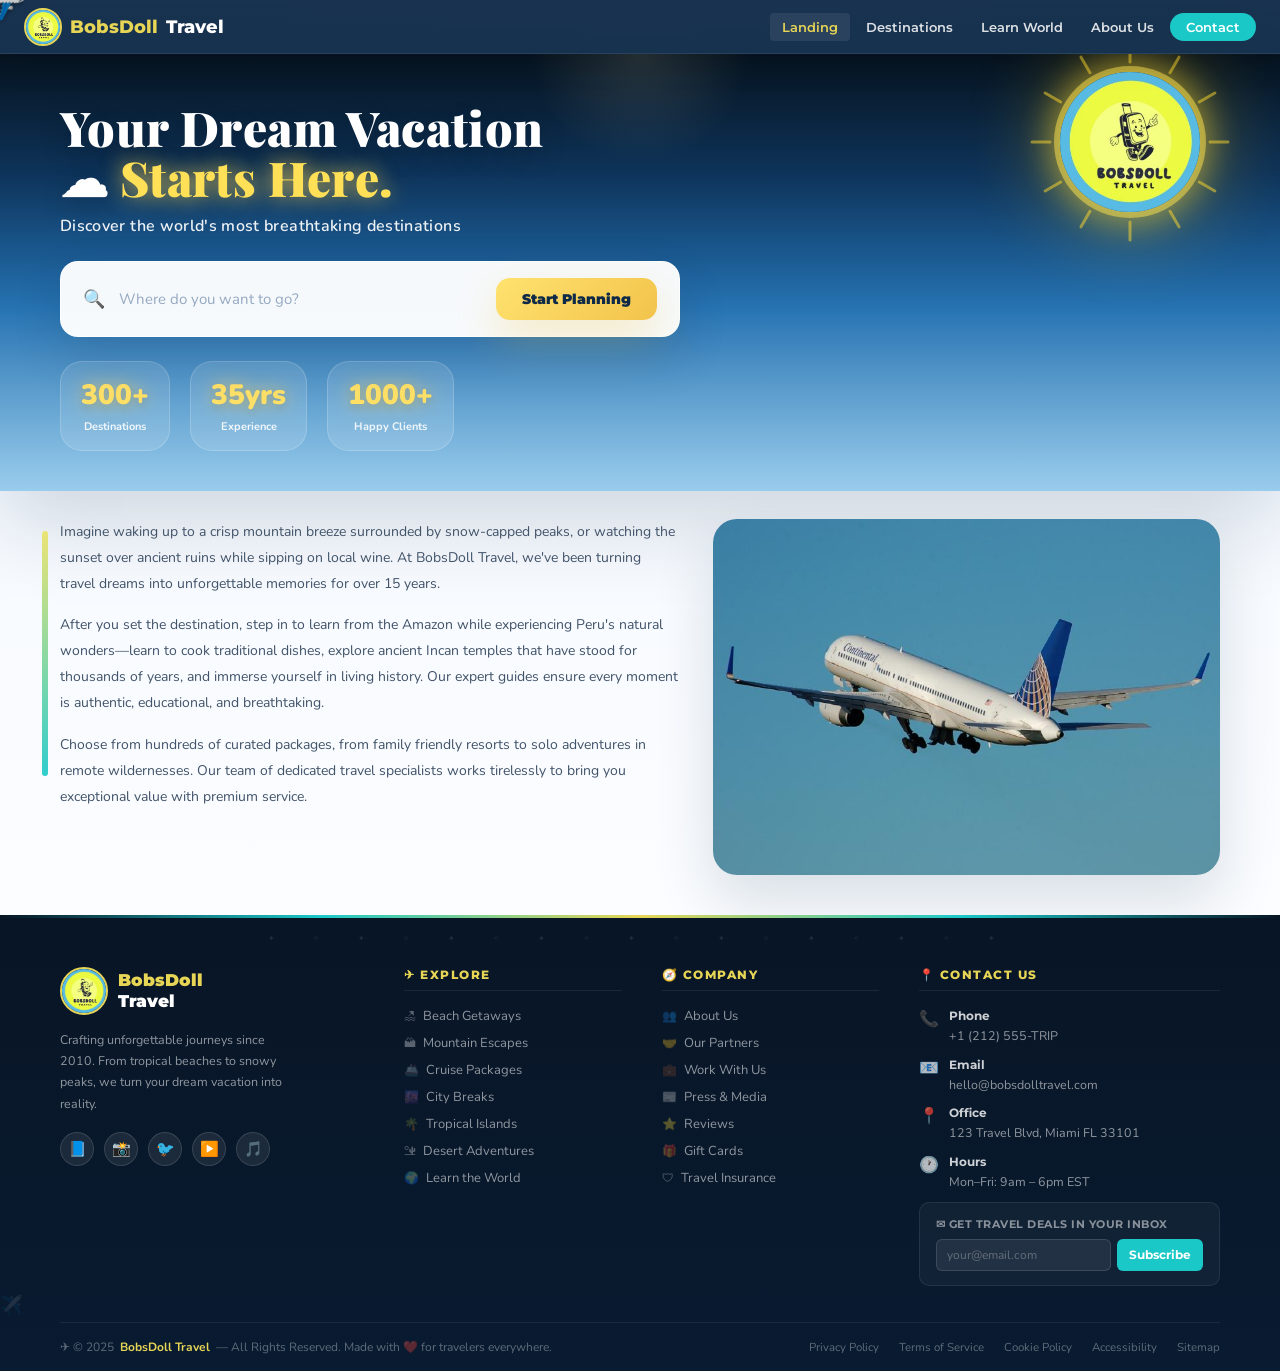
==== commit 699027f3: "fixed images and abou tto delete pricing page" ====
--- a/index.html
+++ b/index.html
@@ -77,8 +77,8 @@
       </div>
       <div class="hero-stats">
         <div class="stat"><span class="num">300+</span><span class="lbl">Destinations</span></div>
-        <div class="stat"><span class="num">15yrs</span><span class="lbl">Experience</span></div>
-        <div class="stat"><span class="num">200T</span><span class="lbl">Happy Clients</span></div>
+        <div class="stat"><span class="num">35yrs</span><span class="lbl">Experience</span></div>
+        <div class="stat"><span class="num">1000+</span><span class="lbl">Happy Clients</span></div>
       </div>
     </div>
   </div>
@@ -93,7 +93,7 @@
       <p>Choose from hundreds of curated packages, from family friendly resorts to solo adventures in remote wildernesses. Our team of dedicated travel specialists works tirelessly to bring you exceptional value with premium service.</p>
     </div>
     <div class="article-img">
-      <div class="img-placeholder ski"><img src="imgs/airplane-in-flight-.jpg" alt="Ski Adventure"></div>
+      <div class="img-placeholder ski"><img src="imgs/img.plane.jpg" alt="Ski Adventure"></div>
     </div>
   </div>
 </div>
@@ -177,7 +177,7 @@
 
 <div class="dest-card">
 <div class="dest-card-img">
-<img src="https://images.unsplash.com/photo-1500530855697-b586d89ba3ee?auto=format&fit=crop&w=1200&q=60" alt="Swiss Alps">
+<img src="imgs/swiss-alps.jpg" alt="Swiss Alps">
 <div class="dest-card-tag">Mountain</div>
 </div>
 <div class="dest-card-body"><h3>Swiss Alps</h3><p>World-class skiing and charming alpine villages in the heart of Europe.</p></div>
@@ -209,7 +209,7 @@
 
 <div class="dest-card">
 <div class="dest-card-img">
-<img src="https://images.unsplash.com/photo-1505761671935-60b3a7427bad?auto=format&fit=crop&w=1200&q=60" alt="Santorini">
+<img src="imgs/greece-tord.jpg" alt="Santorini">
 <div class="dest-card-tag">Island</div>
 </div>
 <div class="dest-card-body"><h3>Santorini, Greece</h3><p>White-washed cliffs, iconic blue domes, and breathtaking Aegean sunsets.</p></div>
@@ -265,7 +265,7 @@
 
 <div class="dest-card">
 <div class="dest-card-img">
-<img src="https://images.unsplash.com/photo-1506976785307-8732e854ad03?auto=format&fit=crop&w=1200&q=60" alt="Sydney Opera House">
+<img src="imgs/oprah-house.jpg" alt="Sydney Opera House">
 <div class="dest-card-tag">City</div>
 </div>
 <div class="dest-card-body"><h3>Sydney, Australia</h3><p>Iconic harbour and golden beaches.</p></div>
@@ -273,7 +273,7 @@
 
 <div class="dest-card">
 <div class="dest-card-img">
-<img src="https://images.unsplash.com/photo-1500375592092-40eb2168fd21?auto=format&fit=crop&w=1200&q=60" alt="Caribbean Cruise">
+<img src="imgs/carribean.jpg" alt="Caribbean Cruise">
 <div class="dest-card-tag">Cruise</div>
 </div>
 <div class="dest-card-body"><h3>Caribbean Cruise</h3><p>Island-hop through turquoise waters.</p></div>
@@ -309,6 +309,14 @@
 <div class="dest-card-tag">Exotic</div>
 </div>
 <div class="dest-card-body"><h3>Bangkok, Thailand</h3><p>Glittering temples and legendary street food.</p></div>
+</div>
+
+<div class="dest-card">
+<div class="dest-card-img">
+<img src="imgs/cairo.jpg" alt="Cairo Pyramids">
+<div class="dest-card-tag">Cultural</div>
+</div>
+<div class="dest-card-body"><h3>Cairo, Egypt</h3><p>Explore ancient pyramids, vibrant bazaars, and the timeless Nile.</p></div>
 </div>
 
 </div>
@@ -332,8 +340,8 @@
       <h2>🌐 Learn About the World</h2>
       <p>Explore fascinating facts and discover what makes each destination unique.</p>
     </div>
-    <div id="map-container" style="position:relative; width:100%; border-radius:var(--border-radius-lg); border:0.5px solid var(--color-border-tertiary); overflow:hidden; background:#d6eef8; margin: 0 0 12px; box-shadow: 0 8px 32px rgba(0,0,0,0.1);">
-      <svg id="world-map" style="width:100%; display:block;"></svg>
+    <div id="map-container" style="position:relative; width:100%; height:500px; border-radius:var(--border-radius-lg); border:0.5px solid var(--color-border-tertiary); overflow:hidden; background:#d6eef8; margin: 0 0 12px; box-shadow: 0 8px 32px rgba(0,0,0,0.1);">
+      <svg id="world-map" style="width:100%; height:100%; display:block;"></svg>
       <div id="map-tooltip" style="position:absolute; display:none; background:var(--color-background-primary); border:0.5px solid var(--color-border-secondary); border-radius:var(--border-radius-md); padding:10px 14px; font-size:13px; pointer-events:none; max-width:220px; box-shadow:0 2px 8px rgba(0,0,0,0.12);">
         <div id="tt-name" style="font-weight:500; font-size:14px; color:var(--color-text-primary); margin-bottom:4px;"></div>
         <div id="tt-body" style="color:var(--color-text-secondary); line-height:1.5;"></div>
@@ -367,11 +375,11 @@
       <p>Your full-service travel agency since 2010. We've helped thousands of families, couples, and solo adventurers experience the world with confidence. Our passionate team of travel experts is committed to crafting personalized itineraries that go beyond the ordinary — turning every journey into a story worth telling.</p>
       <div class="hero-stats">
         <div class="stat-item">
-          <span class="stat-number">10+</span>
+          <span class="stat-number">35+</span>
           <span class="stat-label">Years Experience</span>
         </div>
         <div class="stat-item">
-          <span class="stat-number">50K+</span>
+          <span class="stat-number">5K+</span>
           <span class="stat-label">Happy Travelers</span>
         </div>
         <div class="stat-item">
@@ -401,6 +409,48 @@
     </div>
   </div>
 
+  <div class="pricing-section" style="margin-top:32px; padding:24px; background:linear-gradient(180deg, #ffffff 0%, #f5fbff 100%); border:1px solid var(--color-border-tertiary); border-radius:var(--border-radius-lg);">
+    <div class="pricing-header" style="text-align:center; margin-bottom:20px;">
+      <div class="wwo-title">Travel Packages</div>
+      <div class="wwo-intro">Choose a plan that fits your travel style and budget.</div>
+    </div>
+    <div class="pricing-grid" style="display:grid; gap:16px; grid-template-columns:repeat(auto-fit, minmax(220px, 1fr));">
+      <div class="pricing-card" style="background:#ffffff; border:1px solid #e0e8f2; border-radius:16px; padding:20px; box-shadow:0 12px 30px rgba(17,35,65,0.07);">
+        <div style="font-size:14px; color:#1BC8C8; font-weight:700; text-transform:uppercase; letter-spacing:0.08em; margin-bottom:10px;">Starter</div>
+        <div style="font-size:32px; font-weight:800; margin-bottom:8px;">$299</div>
+        <div style="color:var(--color-text-secondary); margin-bottom:16px;">Perfect for weekend getaways and first-time travelers.</div>
+        <ul style="list-style:none; padding:0; margin:0 0 16px; color:var(--color-text-secondary); line-height:1.8;">
+          <li>3-day itinerary planning</li>
+          <li>Hotel + flight booking</li>
+          <li>24/7 customer support</li>
+        </ul>
+        <button style="width:100%; padding:10px 0; border:none; border-radius:10px; background:var(--teal); color:#fff; font-weight:700; cursor:pointer;">Book Starter</button>
+      </div>
+      <div class="pricing-card" style="background:#ffffff; border:1px solid #e0e8f2; border-radius:16px; padding:20px; box-shadow:0 12px 30px rgba(17,35,65,0.07);">
+        <div style="font-size:14px; color:#0f2a48; font-weight:700; text-transform:uppercase; letter-spacing:0.08em; margin-bottom:10px;">Explorer</div>
+        <div style="font-size:32px; font-weight:800; margin-bottom:8px;">$699</div>
+        <div style="color:var(--color-text-secondary); margin-bottom:16px;">Ideal for multi-destination trips and family vacations.</div>
+        <ul style="list-style:none; padding:0; margin:0 0 16px; color:var(--color-text-secondary); line-height:1.8;">
+          <li>7-day custom itinerary</li>
+          <li>Luxury hotel upgrades</li>
+          <li>Local experiences included</li>
+        </ul>
+        <button style="width:100%; padding:10px 0; border:none; border-radius:10px; background:var(--navy); color:#fff; font-weight:700; cursor:pointer;">Choose Explorer</button>
+      </div>
+      <div class="pricing-card" style="background:#ffffff; border:1px solid #e0e8f2; border-radius:16px; padding:20px; box-shadow:0 12px 30px rgba(17,35,65,0.07);">
+        <div style="font-size:14px; color:#E7D556; font-weight:700; text-transform:uppercase; letter-spacing:0.08em; margin-bottom:10px;">Premium</div>
+        <div style="font-size:32px; font-weight:800; margin-bottom:8px;">$1299</div>
+        <div style="color:var(--color-text-secondary); margin-bottom:16px;">Best for luxury escapes and fully tailored travel planning.</div>
+        <ul style="list-style:none; padding:0; margin:0 0 16px; color:var(--color-text-secondary); line-height:1.8;">
+          <li>Private travel concierge</li>
+          <li>Exclusive experiences</li>
+          <li>VIP airport transfers</li>
+        </ul>
+        <button style="width:100%; padding:10px 0; border:none; border-radius:10px; background:var(--yellow); color:#0f2a48; font-weight:700; cursor:pointer;">Select Premium</button>
+      </div>
+    </div>
+  </div>
+
   <div class="partners-section">
     <div class="partners-title">Our Trusted Partners</div>
     <div class="partners-subtitle">We collaborate with the world's leading travel brands to bring you the best experiences.</div>
--- a/styles.css
+++ b/styles.css
@@ -794,6 +794,25 @@
   box-shadow: 0 8px 20px rgba(0,0,0,0.12);
 }
 
+.pricing-grid .pricing-card {
+  transition: transform 0.25s ease, box-shadow 0.25s ease, border-color 0.25s ease;
+}
+
+.pricing-grid .pricing-card:hover {
+  transform: translateY(-6px);
+  box-shadow: 0 30px 60px rgba(15, 45, 80, 0.18);
+  border-color: rgba(27, 200, 200, 0.3);
+}
+
+.pricing-grid .pricing-card button {
+  transition: transform 0.2s ease, box-shadow 0.2s ease, background 0.2s ease;
+}
+
+.pricing-grid .pricing-card button:hover {
+  transform: translateY(-2px);
+  box-shadow: 0 12px 28px rgba(27, 200, 200, 0.18);
+}
+
 .wwo-item .wwo-dot {
   width: 12px; height: 12px; border-radius: 50%; background: var(--teal); flex-shrink: 0;
   position: relative;
